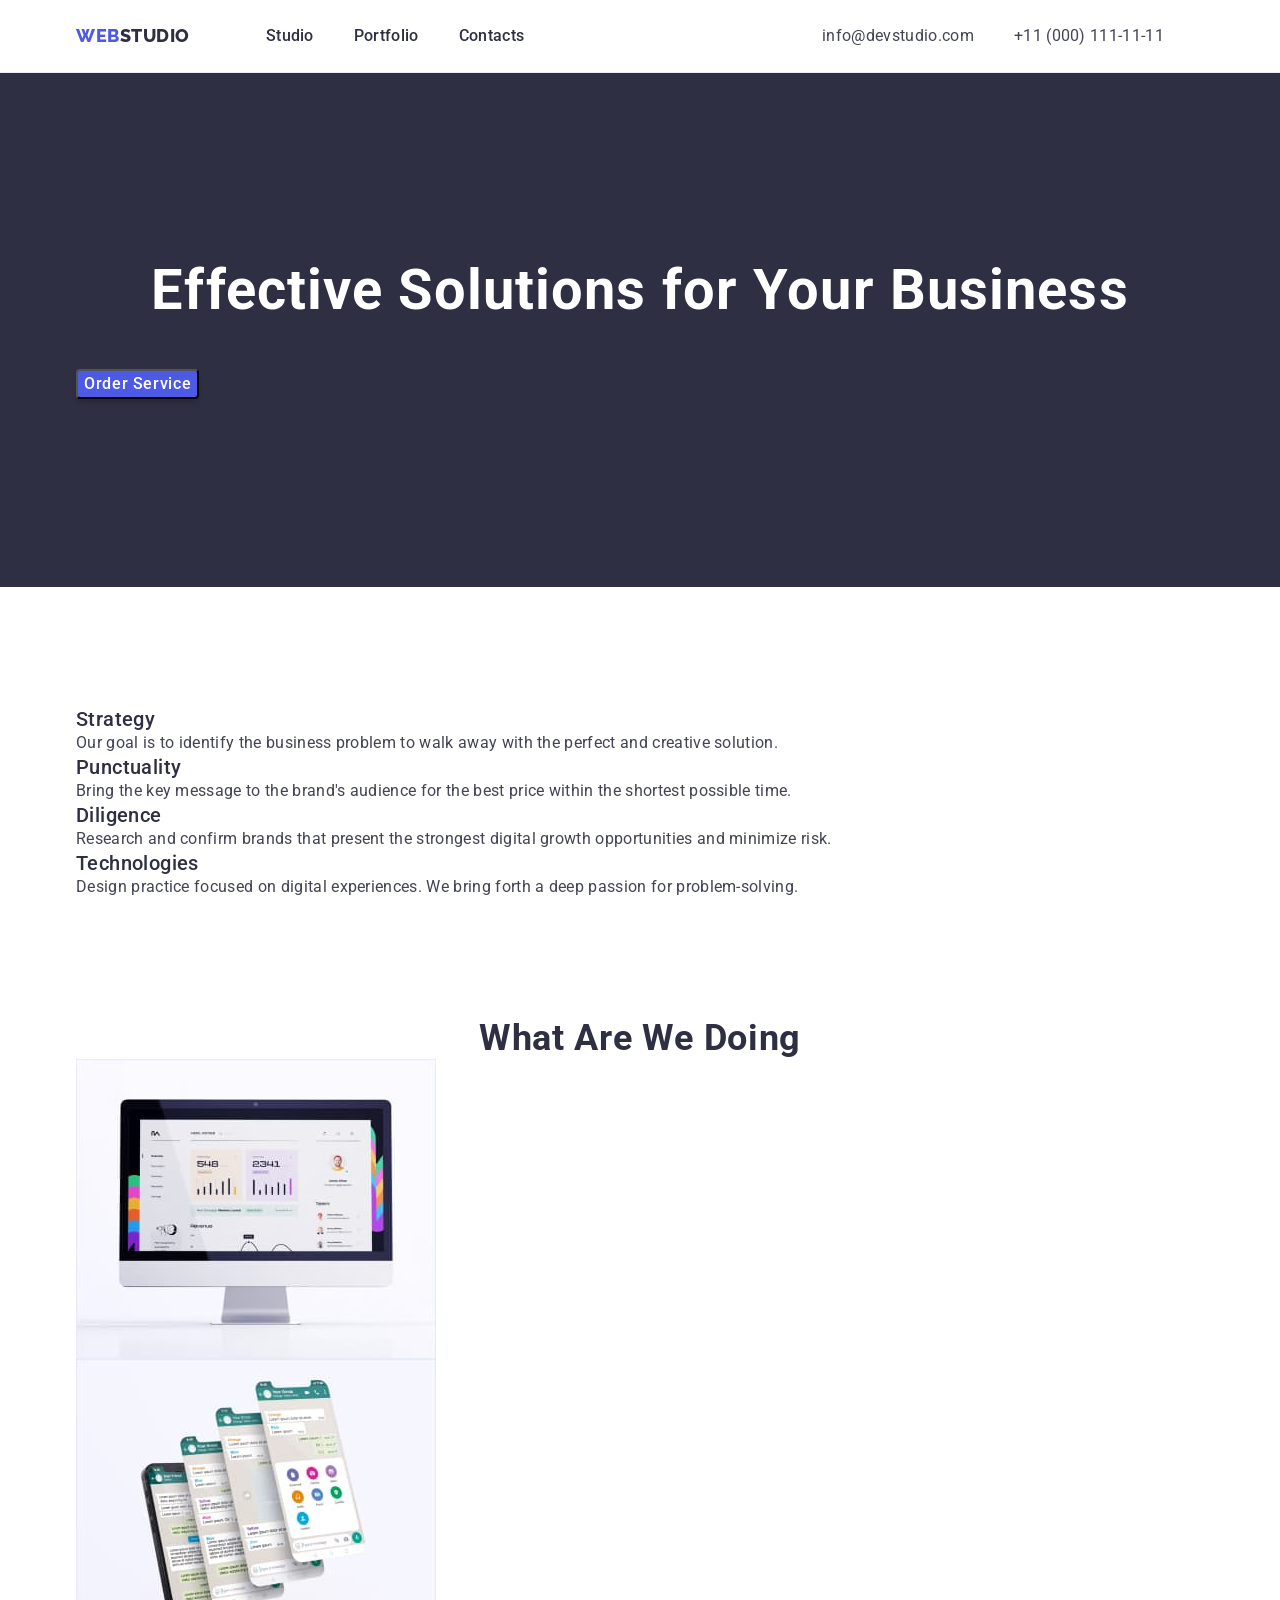
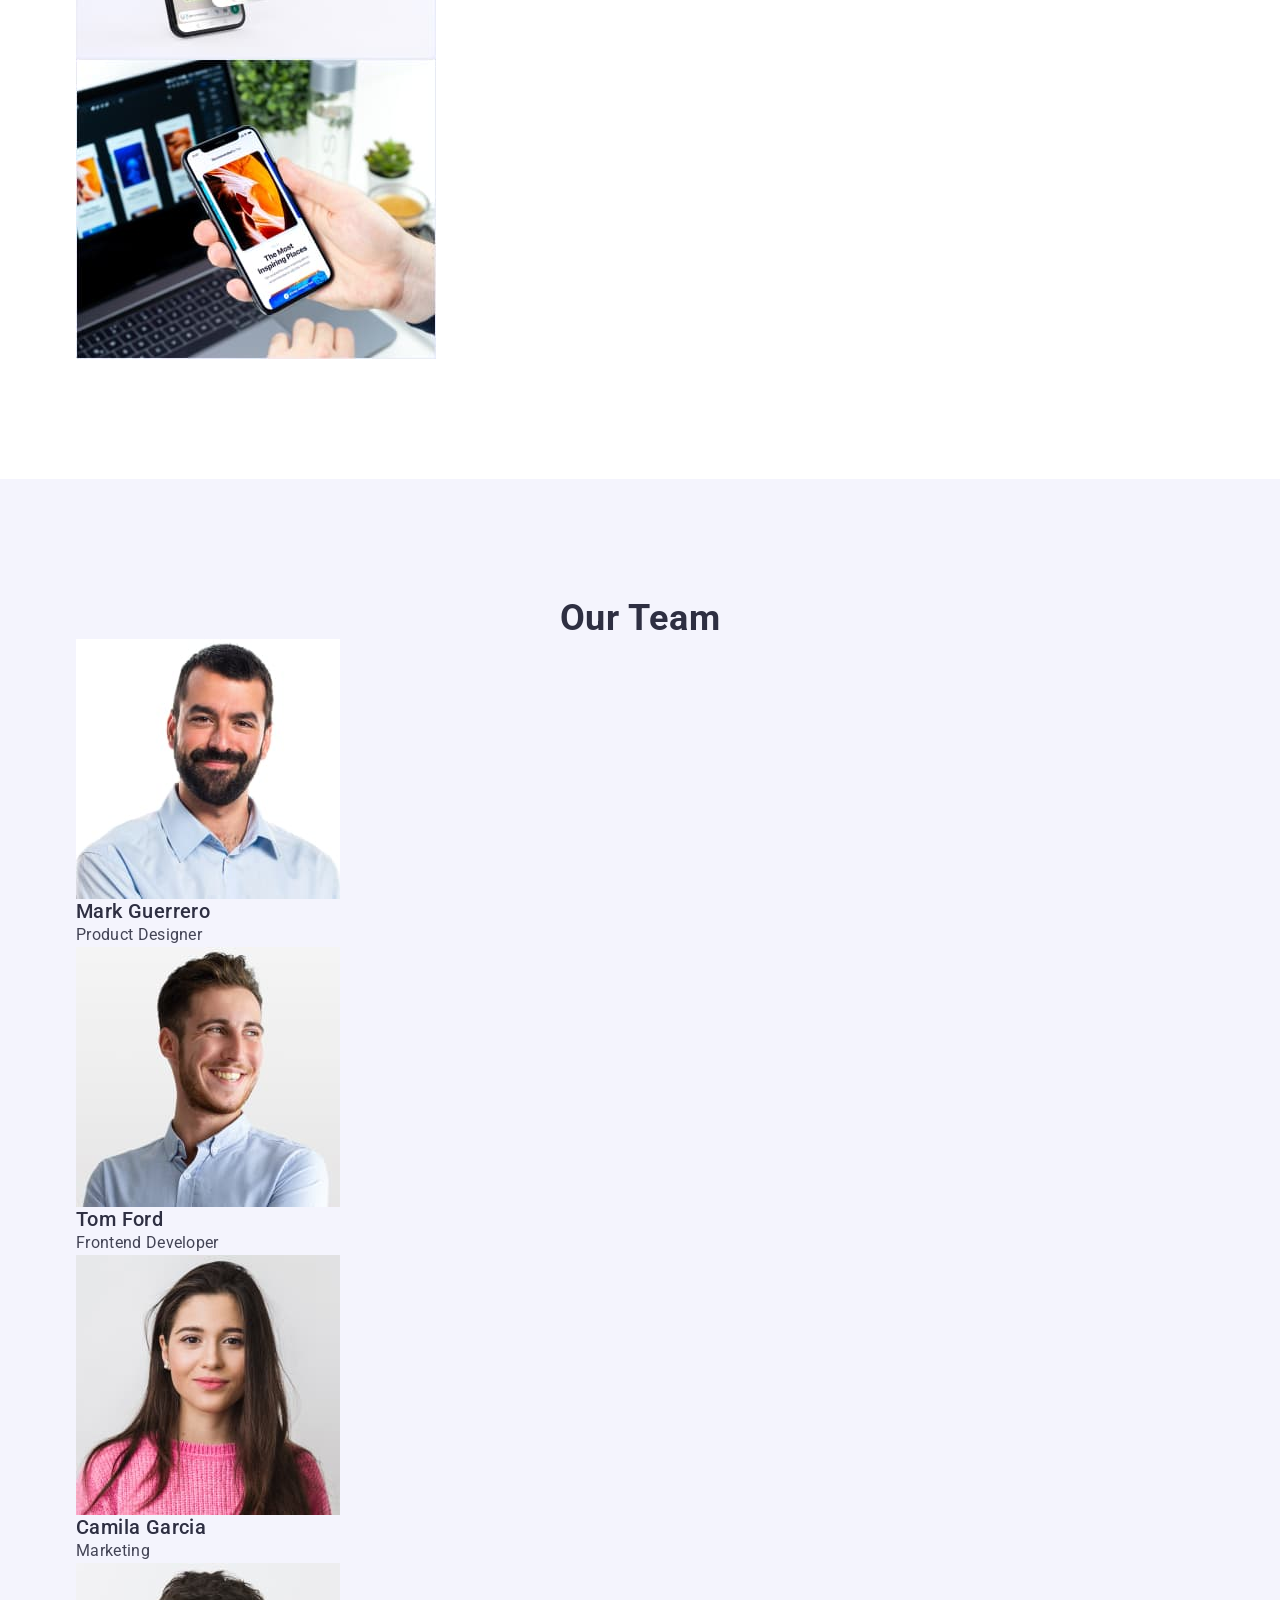
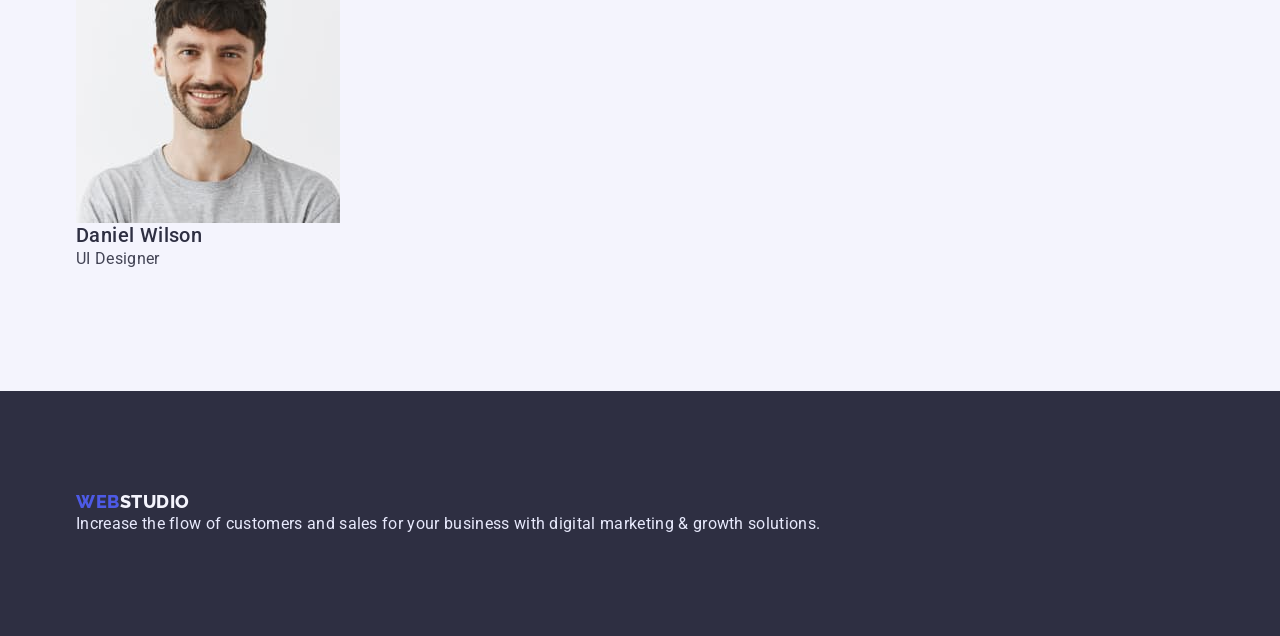
==== index.html @ a3db1d8e "Updated-hw03" ====
<!DOCTYPE html>
<html lang="en">
<head>
    <meta charset="UTF-8">
    <meta http-equiv="X-UA-Compatible" content="IE=edge">
    <meta name="viewport" content="width=device-width, initial-scale=1.0">
    <title>Document</title>
    <link rel="preconnect" href="https://fonts.googleapis.com">
    <link rel="preconnect" href="https://fonts.gstatic.com" crossorigin>
    <link
        href="https://fonts.googleapis.com/css2?family=Raleway:wght@800&family=Roboto:wght@400;500;700;900&display=swap"
        rel="stylesheet">
    <link rel="stylesheet" href="https://cdnjs.cloudflare.com/ajax/libs/modern-normalize/1.1.0/modern-normalize.css"
        integrity="sha512-Y0MM+V6ymRKN2zStTqzQ227DWhhp4Mzdo6gnlRnuaNCbc+YN/ZH0sBCLTM4M0oSy9c9VKiCvd4Jk44aCLrNS5Q=="
        crossorigin="anonymous" referrerpolicy="no-referrer" />
    <link rel="stylesheet" href="./css/styles.css">
</head>
<body>
<!-- HEADER -->
    <header class="main-header">
        <div class="container header-container">
            <nav class="navigation">
                <a class="logo link" href="./index.html">Web<span class="accent-header">Studio</span></a>
                <ul class="nav-menu list">
                    <li class="nav-menu-item"><a class="nav-link link" href="./index.html">Studio</a></li>
                    <li class="nav-menu-item"><a class="nav-link link" href="./portfolio.html">Portfolio</a></li>
                    <li class="nav-menu-item"><a class="nav-link link" href="">Contacts</a></li>
                </ul>
            </nav>
            <address class="address-header">
                <ul class="address-list list">
                    <li class="address-list-item"><a class="address-info link" href="mailto:info@devstudio.com">info@devstudio.com</a></li>
                    <li class="address-list-item"><a class="address-info link" href="tel:+110001111111">+11 (000) 111-11-11</a><li>
                </ul>
            </address>
        </div>
    </header>
<!-- MAIN -->
    <main>
<!-- SECTION HERO -->
        <section class="hero">
            <div class="container">
                <h1 class="main-title">Effective Solutions for Your Business</h1>
                <button class="order-btn" type="button">Order Service</button>
            </div>
        </section>
<!-- SECTION ABOUT US -->
        <section class="section-about-us">
            <div class="container">
                <h2 class="subtitle" hidden>About us</h2>
                <ul class="about-us-list list">
                    <li class="about-us-item">
                        <h3 class="about-us-title">Strategy</h3>
                        <p class="about-us-desc">Our goal is to identify the business problem to walk away with the perfect and creative solution.</p>
                    </li>
                    <li class="about-us-item">
                        <h3 class="about-us-title">Punctuality</h3>
                        <p class="about-us-desc">Bring the key message to the brand's audience for the best price within the shortest possible time.</p>
                    </li>
                    <li class="about-us-item">
                        <h3 class="about-us-title">Diligence</h3>
                        <p class="about-us-desc">Research and confirm brands that present the strongest digital growth opportunities and minimize risk.</p>
                    </li>
                    <li class="about-us-item">
                        <h3 class="about-us-title">Technologies</h3>
                        <p class="about-us-desc">Design practice focused on digital experiences. We bring forth a deep passion for problem-solving.</p>
                    </li>
                </ul>
            </div>
        </section>
<!-- SECTION WHAT ARE WE DOING -->
        <section class="we-doing-section">
            <div class="container">
                <h2 class="subtitle">What are we doing</h2>
                <ul class="we-doing-list list">
                    <li class="we-doing-item">
                        <img src="./images/what_are_we_doing/screen.jpg" class="we-doing-img" alt="Computer's screen" width="360" height="300">
                    </li>
                    <li class="we-doing-item">
                        <img src="./images/what_are_we_doing/phones_screens.jpg" class="we-doing-img" alt="Many phone's screens" width="360" height="300">
                    </li>
                    <li class="we-doing-item">
                        <img src="./images/what_are_we_doing/laptop_phone.jpg" class="we-doing-img" alt="laptop and phone" width="360" height="300">
                    </li>
                </ul>
            </div>
        </section>
<!-- SECTION OUR TEAM -->
        <section class="section-team">
            <div class="container">
                <h2 class="subtitle">Our team</h2>
                <ul class="our-team-list list">
                    <li class="our-team-item">
                        <img src="./images/our_team/mark_guerrero.jpg" class="our-team-img" alt="Photo of Mark Guerrero" width="264" height="260">
                        <h3 class="worker-name">Mark Guerrero</h3>
                        <p class="worker-position">Product Designer</p>
                    </li>
                    <li class="our-team-item">
                        <img src="./images/our_team/tom_ford.jpg" class="our-team-img" alt="Photo of Tom Ford" width="264" height="260">
                        <h3 class="worker-name">Tom Ford</h3>
                        <p class="worker-position">Frontend Developer</p>
                    </li>
                    <li class="our-team-item">
                        <img src="./images/our_team/camila_garcia.jpg" class="our-team-img" alt="Photo of Camila Garcia" width="264" height="260">
                        <h3 class="worker-name">Camila Garcia</h3>
                        <p class="worker-position">Marketing</p>
                    </li>
                    <li class="our-team-item">
                        <img src="./images/our_team/daniel_wilson.jpg" class="our-team-img" alt="Photo of Daniel Wilson" width="264" height="260">
                        <h3 class="worker-name">Daniel Wilson</h3>
                        <p class="worker-position">UI Designer</p>
                    </li>
                </ul>
            </div>
        </section>
    </main>
<!-- FOOTER -->
    <footer class="page-footer">
        <div class="container">
            <a class="logo link" href="./index.html">Web<span class="accent-footer">Studio</span></a>
            <p class="footer-text">Increase the flow of customers and sales for your business with digital marketing & growth solutions.</p>
        </div>
    </footer>
</body>
</html>
---- css/styles.css ----
:root {
    --logo-btn-color: #4d5ae5;
    --hover-color: #404bbf;
    --accent-color: #2e2f42;
    --color-green: #31d0aa;
    --main-color: #434455;
    --color-light-slate: #8e8f99;
    --color-footer-text: #e7e9fc;
    --color-accent-footer: #f4f4fd;
    --color-white: #FFFFFF;
    --color-navy-blue-modal: #2e2f42;
    --color-grey: #2e2f42;
}

p,
h1,
h2,
h3,
h4,
h5,
h6 {
    margin: 0;
}

ul {
    padding-left: 0;
    margin: 0;
}

button {
    cursor: pointer;
}

img {
    display: block;
}

.list {
    list-style: none;
}

.link {
    text-decoration: none;
}

.container {
    width: 1158px;
    padding-right: 15px;
    padding-left: 15px;
    margin: 0 auto;
}

body {
    font-family: 'Roboto', sans-serif;
    color: var(--main-color)
}

/***** HEADER *****/

.main-header {
    padding-top: 24px;
    padding-bottom: 24px;
    border-bottom: 1px solid #E7E9FC;
}

.header-container {
    display: flex;
    align-items: center;
    justify-content: space-between;
}

.navigation {
    display: flex;
    align-items: center;
    /* margin-right: auto; */
}

.navigation>.logo {
    margin-right: 76px;
}

.logo {
    font-family: 'Raleway', sans-serif;
    font-weight: 800;
    font-size: 18px;
    line-height: 1.17;
    letter-spacing: 0.03em;
    text-transform: uppercase;
    color: var(--logo-btn-color);
}

.accent-header {
    color: var(--accent-color);
}

.nav-menu {
    display: flex;
    gap: 40px;
}

.nav-link {
    font-weight: 500;
    font-size: 16px;
    line-height: 1.5;
    letter-spacing: 0.02em;
    color: var(--accent-color);
}

.nav-link:hover,
.nav-link:focus,
.nav-link:active {
    color: var(--hover-color);
}

.address-header {
    font-style: normal;
}

.address-list {
    display: flex;
    gap: 40px;
}

.address-info {
    font-style: normal;
    font-size: 16px;
    line-height: 1.5;
    letter-spacing: 0.02em;
    color: var(--main-color);
}

.address-info:is(:hover, :focus) {
    color: var(--hover-color);
}

/***** MAIN *****/

/***** HERO *****/
.hero {
    background-color: var(--accent-color);
    padding-top: 188px;
    padding-bottom: 188px;
}

.main-title {
    font-size: 56px;
    line-height: 1.07;
    text-align: center;
    letter-spacing: 0.02em;
    color: var(--color-white);
    margin-bottom: 48px;
}

.order-btn {
    font-family: inherit;
    font-weight: 500;
    font-size: 16px;
    line-height: 1.5;
    letter-spacing: 0.04em;
    background-color: var(--logo-btn-color);
    color: var(--color-white);
    box-shadow: 0px 4px 4px rgba(0, 0, 0, 0.15);
    border-radius: 4px;
}

.order-btn:hover,
.order-btn:focus {
    background-color: var(--hover-color);
    color: var(--color-white);
}

/***** SECTION ABOUT US *****/

.section-about-us {
    padding-top: 120px;
    padding-bottom: 120px;
}

.about-us-title {
    font-weight: 500;
    font-size: 20px;
    line-height: 1.2;
    letter-spacing: 0.02em;
    color: var(--accent-color)
}

.about-us-desc {
    font-size: 16px;
    line-height: 1.5;
    letter-spacing: 0.02em;
}

.subtitle {
    font-size: 36px;
    line-height: 1.11;
    text-align: center;
    letter-spacing: 0.02em;
    text-transform: capitalize;
    color: var(--accent-color);
}

.worker-name {
    font-weight: 500;
    font-size: 20px;
    line-height: 1.2;
    letter-spacing: 0.02em;
    color: var(--accent-color);
}

.worker-position {
    font-size: 16px;
    line-height: 1.5;
    letter-spacing: 0.02em;
}

/***** WHAT ARE WE DOING *****/

.we-doing-section {
    padding-bottom: 120px;
}

/***** OUR TEAM *****/

.section-team {
    background-color: var(--color-accent-footer);
    padding-top: 120px;
    padding-bottom: 120px;
}

/***** FOOTER *****/

.page-footer {
    background-color: var(--accent-color);
    padding-top: 100px;
    padding-bottom: 100px;
}

.accent-footer {
    color: var(--color-accent-footer);
}

.footer-text {
    font-size: 16px;
    line-height: 1.5;
    letter-spacing: 0.02em;
    color: var(--color-footer-text);
}

/*--------- PORTFOLIO ---------*/

/***** BUTTON LIST *****/

.project-btn {
    font-family: inherit;
    font-weight: 500;
    font-size: 16px;
    line-height: 1.5;
    letter-spacing: 0.04em;
    background-color: var(--color-accent-footer);
    color: var(--logo-btn-color);
    border: 1px solid #E7E9FC;
    border-radius: 4px;
}

.project-btn:hover,
.project-btn:focus {
    background-color: var(--hover-color);
    color: var(--color-white);

}

/***** PROJECTS LIST *****/

.projects-section {
    padding-top: 96px;
    padding-bottom: 120px;
}

.project-name {
    font-weight: 500;
    font-size: 20px;
    line-height: 1.2;
    letter-spacing: 0.02em;
    color: var(--accent-color);
}

.project-type {
    font-size: 16px;
    line-height: 1.5;
    letter-spacing: 0.02em;
    color: var(--main-color);
}
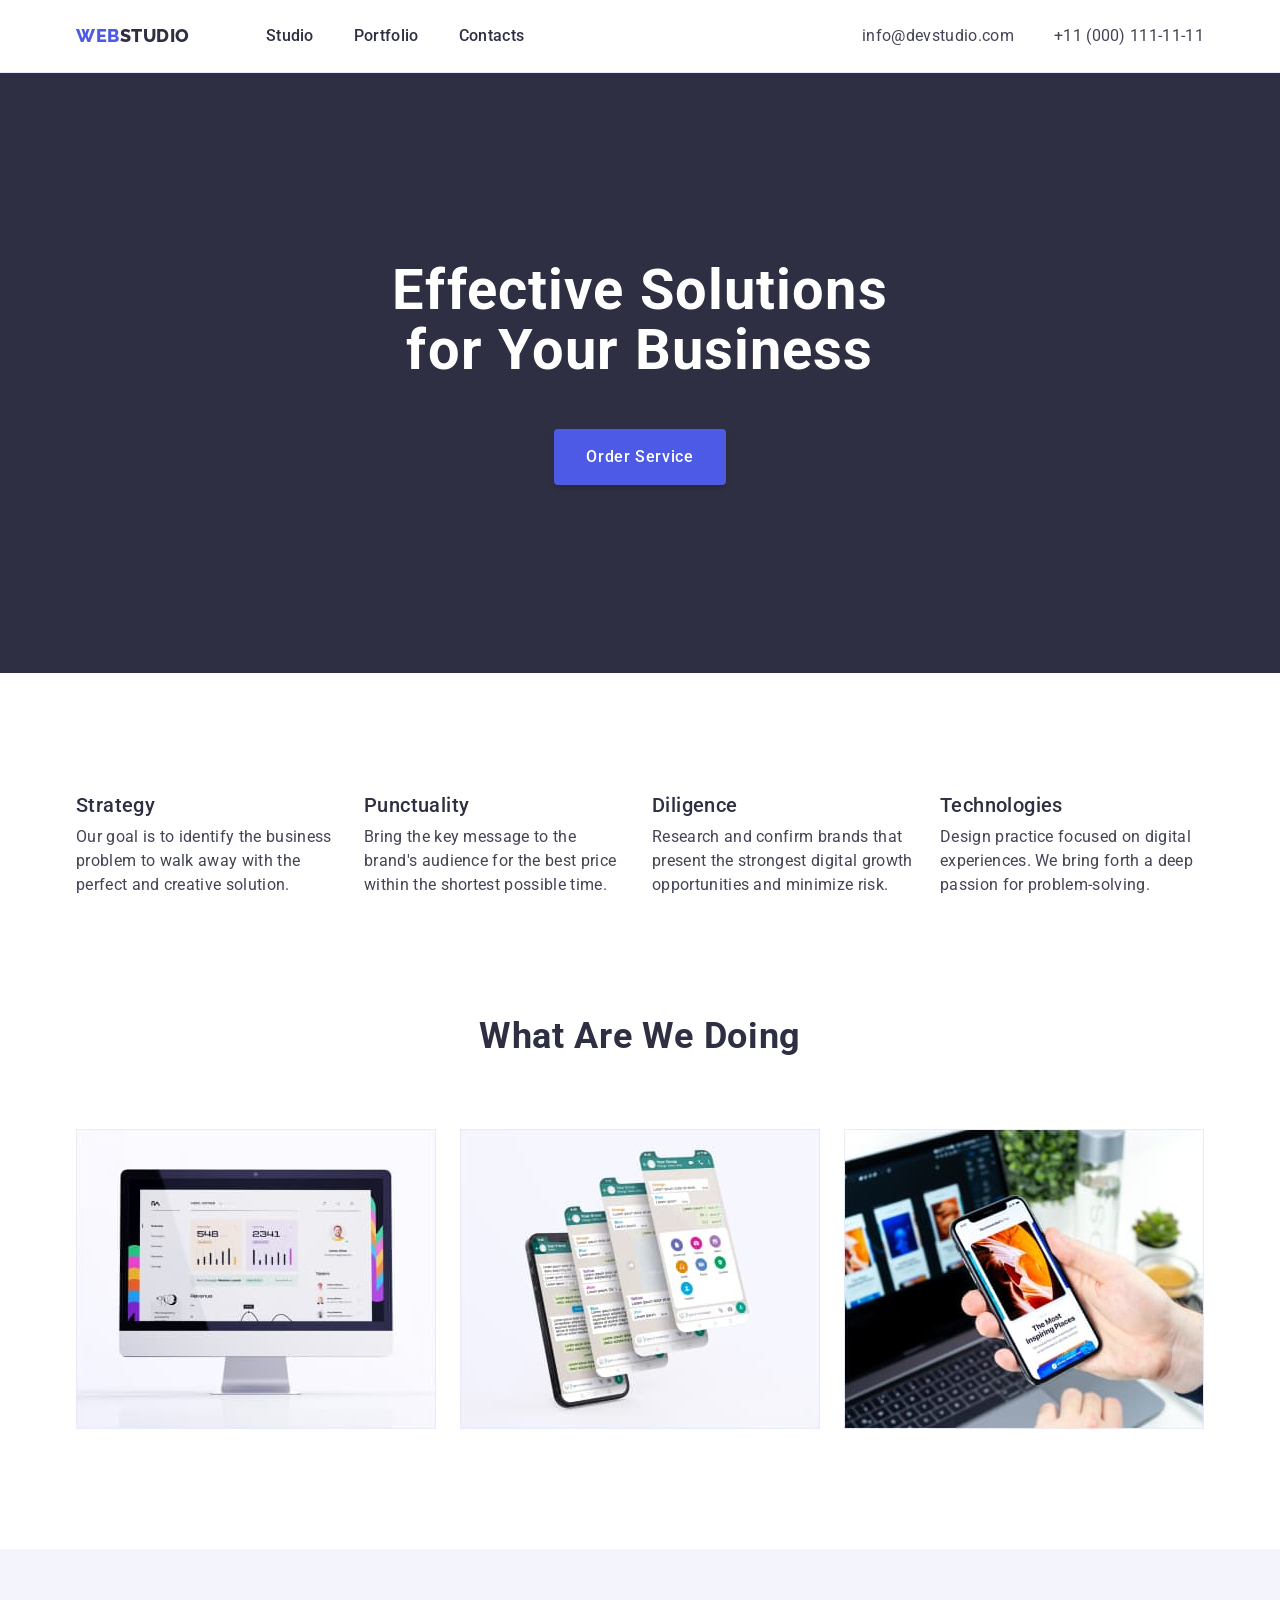
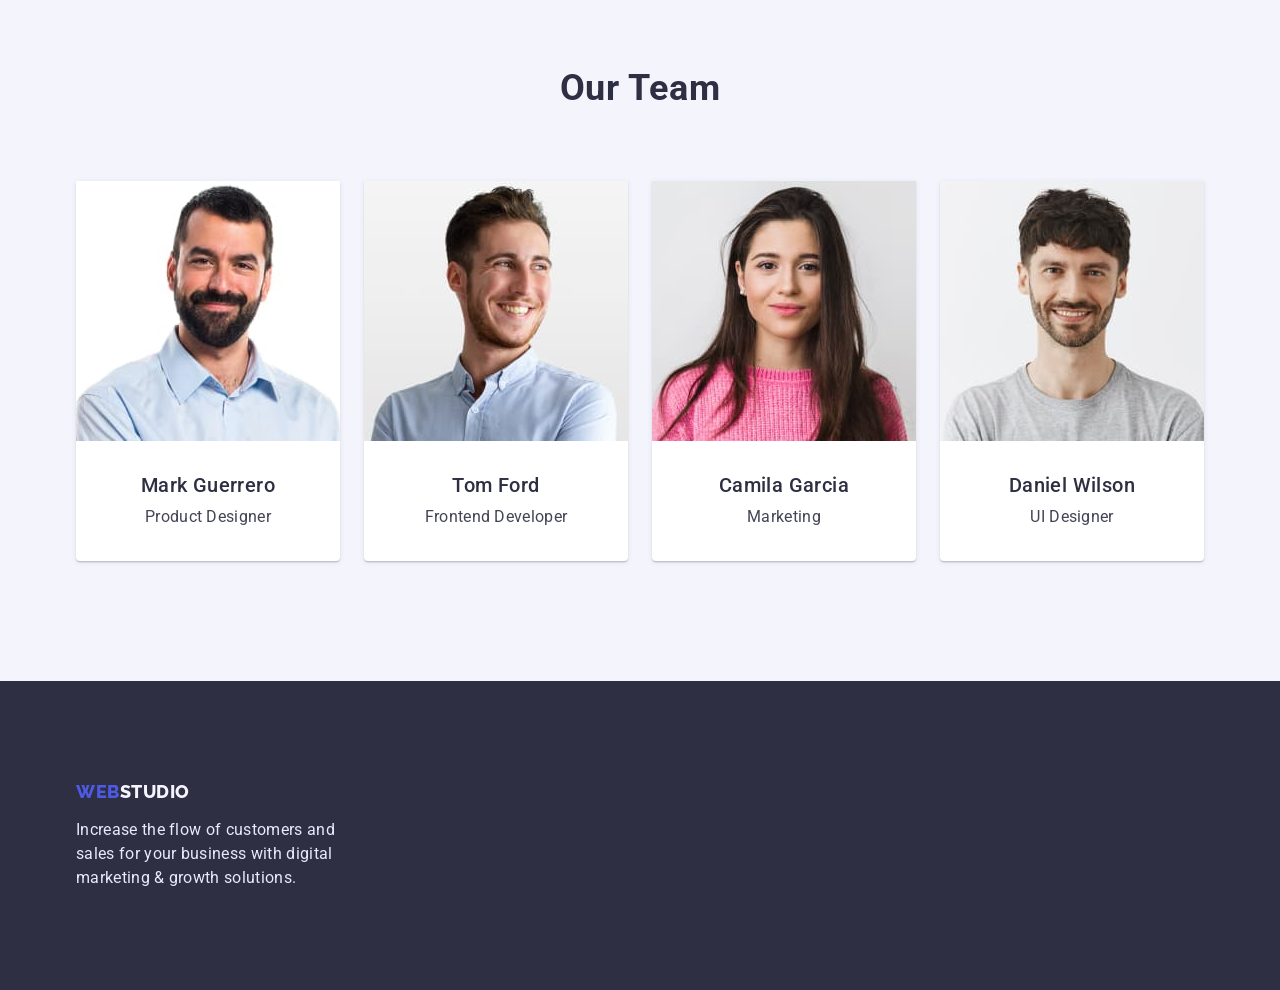
==== commit 2558ee35: "Finished-hw-03" ====
--- a/index.html
+++ b/index.html
@@ -12,7 +12,7 @@
         rel="stylesheet">
     <link rel="stylesheet" href="https://cdnjs.cloudflare.com/ajax/libs/modern-normalize/1.1.0/modern-normalize.css"
         integrity="sha512-Y0MM+V6ymRKN2zStTqzQ227DWhhp4Mzdo6gnlRnuaNCbc+YN/ZH0sBCLTM4M0oSy9c9VKiCvd4Jk44aCLrNS5Q=="
-        crossorigin="anonymous" referrerpolicy="no-referrer" />
+        crossorigin="anonymous" referrerpolicy="no-referrer">
     <link rel="stylesheet" href="./css/styles.css">
 </head>
 <body>
@@ -30,7 +30,7 @@
             <address class="address-header">
                 <ul class="address-list list">
                     <li class="address-list-item"><a class="address-info link" href="mailto:info@devstudio.com">info@devstudio.com</a></li>
-                    <li class="address-list-item"><a class="address-info link" href="tel:+110001111111">+11 (000) 111-11-11</a><li>
+                    <li class="address-list-item"><a class="address-info link" href="tel:+110001111111">+11 (000) 111-11-11</a></li>
                 </ul>
             </address>
         </div>
@@ -38,39 +38,39 @@
 <!-- MAIN -->
     <main>
 <!-- SECTION HERO -->
-        <section class="hero">
+        <section class="section hero">
             <div class="container">
                 <h1 class="main-title">Effective Solutions for Your Business</h1>
                 <button class="order-btn" type="button">Order Service</button>
             </div>
         </section>
-<!-- SECTION ABOUT US -->
-        <section class="section-about-us">
-            <div class="container">
-                <h2 class="subtitle" hidden>About us</h2>
-                <ul class="about-us-list list">
-                    <li class="about-us-item">
-                        <h3 class="about-us-title">Strategy</h3>
-                        <p class="about-us-desc">Our goal is to identify the business problem to walk away with the perfect and creative solution.</p>
+<!-- SECTION FEATURE -->
+        <section class="section section-feature">
+            <div class="container feature-container">
+                <h2 class="visually-hidden">Feature</h2>
+                <ul class="feature-list list">
+                    <li class="feature-item">
+                        <h3 class="feature-title">Strategy</h3>
+                        <p class="feature-desc">Our goal is to identify the business problem to walk away with the perfect and creative solution.</p>
                     </li>
-                    <li class="about-us-item">
-                        <h3 class="about-us-title">Punctuality</h3>
-                        <p class="about-us-desc">Bring the key message to the brand's audience for the best price within the shortest possible time.</p>
+                    <li class="feature-item">
+                        <h3 class="feature-title">Punctuality</h3>
+                        <p class="feature-desc">Bring the key message to the brand's audience for the best price within the shortest possible time.</p>
                     </li>
-                    <li class="about-us-item">
-                        <h3 class="about-us-title">Diligence</h3>
-                        <p class="about-us-desc">Research and confirm brands that present the strongest digital growth opportunities and minimize risk.</p>
+                    <li class="feature-item">
+                        <h3 class="feature-title">Diligence</h3>
+                        <p class="feature-desc">Research and confirm brands that present the strongest digital growth opportunities and minimize risk.</p>
                     </li>
-                    <li class="about-us-item">
-                        <h3 class="about-us-title">Technologies</h3>
-                        <p class="about-us-desc">Design practice focused on digital experiences. We bring forth a deep passion for problem-solving.</p>
+                    <li class="feature-item">
+                        <h3 class="feature-title">Technologies</h3>
+                        <p class="feature-desc">Design practice focused on digital experiences. We bring forth a deep passion for problem-solving.</p>
                     </li>
                 </ul>
             </div>
         </section>
 <!-- SECTION WHAT ARE WE DOING -->
-        <section class="we-doing-section">
-            <div class="container">
+        <section class="section we-doing-section">
+            <div class="container we-doing-container">
                 <h2 class="subtitle">What are we doing</h2>
                 <ul class="we-doing-list list">
                     <li class="we-doing-item">
@@ -86,29 +86,37 @@
             </div>
         </section>
 <!-- SECTION OUR TEAM -->
-        <section class="section-team">
+        <section class="section section-team">
             <div class="container">
                 <h2 class="subtitle">Our team</h2>
                 <ul class="our-team-list list">
                     <li class="our-team-item">
                         <img src="./images/our_team/mark_guerrero.jpg" class="our-team-img" alt="Photo of Mark Guerrero" width="264" height="260">
-                        <h3 class="worker-name">Mark Guerrero</h3>
-                        <p class="worker-position">Product Designer</p>
+                        <div class="card-content">
+                            <h3 class="worker-name">Mark Guerrero</h3>
+                            <p class="worker-position">Product Designer</p>
+                        </div>
                     </li>
                     <li class="our-team-item">
                         <img src="./images/our_team/tom_ford.jpg" class="our-team-img" alt="Photo of Tom Ford" width="264" height="260">
-                        <h3 class="worker-name">Tom Ford</h3>
-                        <p class="worker-position">Frontend Developer</p>
+                        <div class="card-content">
+                            <h3 class="worker-name">Tom Ford</h3>
+                            <p class="worker-position">Frontend Developer</p>
+                        </div>
                     </li>
                     <li class="our-team-item">
                         <img src="./images/our_team/camila_garcia.jpg" class="our-team-img" alt="Photo of Camila Garcia" width="264" height="260">
-                        <h3 class="worker-name">Camila Garcia</h3>
-                        <p class="worker-position">Marketing</p>
+                        <div class="card-content">
+                            <h3 class="worker-name">Camila Garcia</h3>
+                            <p class="worker-position">Marketing</p>
+                        </div>
                     </li>
                     <li class="our-team-item">
                         <img src="./images/our_team/daniel_wilson.jpg" class="our-team-img" alt="Photo of Daniel Wilson" width="264" height="260">
-                        <h3 class="worker-name">Daniel Wilson</h3>
-                        <p class="worker-position">UI Designer</p>
+                        <div class="card-content">
+                            <h3 class="worker-name">Daniel Wilson</h3>
+                            <p class="worker-position">UI Designer</p>
+                        </div>
                     </li>
                 </ul>
             </div>
@@ -116,8 +124,8 @@
     </main>
 <!-- FOOTER -->
     <footer class="page-footer">
-        <div class="container">
-            <a class="logo link" href="./index.html">Web<span class="accent-footer">Studio</span></a>
+        <div class="container footer-container">
+            <a class="logo footer-logo link" href="./index.html">Web<span class="accent-footer">Studio</span></a>
             <p class="footer-text">Increase the flow of customers and sales for your business with digital marketing & growth solutions.</p>
         </div>
     </footer>
--- a/css/styles.css
+++ b/css/styles.css
@@ -10,6 +10,9 @@
     --color-white: #FFFFFF;
     --color-navy-blue-modal: #2e2f42;
     --color-grey: #2e2f42;
+    --gap-8: 8px;
+    --gap-24: 24px;
+    --gap-40: 40px;
 }
 
 p,
@@ -33,6 +36,7 @@
 
 img {
     display: block;
+    max-width: 100%;
 }
 
 .list {
@@ -41,6 +45,11 @@
 
 .link {
     text-decoration: none;
+}
+
+.section {
+    padding-top: 120px;
+    padding-bottom: 120px;
 }
 
 .container {
@@ -50,6 +59,19 @@
     margin: 0 auto;
 }
 
+.visually-hidden {
+    position: absolute;
+    width: 1px;
+    height: 1px;
+    margin: -1px;
+    border: 0;
+    padding: 0;
+    white-space: nowrap;
+    clip-path: inset(100%);
+    clip: rect(0 0 0 0);
+    overflow: hidden;
+}
+
 body {
     font-family: 'Roboto', sans-serif;
     color: var(--main-color)
@@ -60,7 +82,7 @@
 .main-header {
     padding-top: 24px;
     padding-bottom: 24px;
-    border-bottom: 1px solid #E7E9FC;
+    border-bottom: 1px solid var(--color-footer-text);
 }
 
 .header-container {
@@ -72,10 +94,9 @@
 .navigation {
     display: flex;
     align-items: center;
-    /* margin-right: auto; */
-}
-
-.navigation>.logo {
+}
+
+.navigation > .logo {
     margin-right: 76px;
 }
 
@@ -95,7 +116,7 @@
 
 .nav-menu {
     display: flex;
-    gap: 40px;
+    gap: var(--gap-40);
 }
 
 .nav-link {
@@ -118,7 +139,7 @@
 
 .address-list {
     display: flex;
-    gap: 40px;
+    gap: var(--gap-40);
 }
 
 .address-info {
@@ -140,15 +161,19 @@
     background-color: var(--accent-color);
     padding-top: 188px;
     padding-bottom: 188px;
+    text-align: center;
 }
 
 .main-title {
+    max-width: 496px;
     font-size: 56px;
     line-height: 1.07;
     text-align: center;
     letter-spacing: 0.02em;
     color: var(--color-white);
     margin-bottom: 48px;
+    margin-right: auto;
+    margin-left: auto;
 }
 
 .order-btn {
@@ -160,7 +185,11 @@
     background-color: var(--logo-btn-color);
     color: var(--color-white);
     box-shadow: 0px 4px 4px rgba(0, 0, 0, 0.15);
+    border: none;
     border-radius: 4px;
+    padding: 16px 32px;
+    margin: 0 auto;
+
 }
 
 .order-btn:hover,
@@ -169,22 +198,31 @@
     color: var(--color-white);
 }
 
-/***** SECTION ABOUT US *****/
-
-.section-about-us {
-    padding-top: 120px;
-    padding-bottom: 120px;
-}
-
-.about-us-title {
+/***** SECTION FEATURE *****/
+
+.feature-container {
+    display: flex;
+}
+
+.feature-list {
+    display: flex;
+    gap: var(--gap-24);
+}
+
+.feature-item {
+    width: 264px;
+}
+
+.feature-title {
     font-weight: 500;
     font-size: 20px;
     line-height: 1.2;
     letter-spacing: 0.02em;
-    color: var(--accent-color)
-}
-
-.about-us-desc {
+    color: var(--accent-color);
+    margin-bottom: 8px;
+}
+
+.feature-desc {
     font-size: 16px;
     line-height: 1.5;
     letter-spacing: 0.02em;
@@ -197,6 +235,44 @@
     letter-spacing: 0.02em;
     text-transform: capitalize;
     color: var(--accent-color);
+    margin-bottom: 72px;
+}
+
+/***** WHAT ARE WE DOING *****/
+
+.we-doing-section {
+    padding-top: 0;
+}
+
+.we-doing-list {
+    display: flex;
+    gap: var(--gap-24);
+}
+
+/***** OUR TEAM *****/
+
+.section-team {
+    background-color: var(--color-accent-footer);
+}
+
+.our-team-list {
+    display: flex;
+    gap: var(--gap-24);
+}
+
+.our-team-item {
+    background: var(--color-white);
+    box-shadow: 0px 1px 6px rgba(46, 47, 66, 0.08), 0px 1px 1px rgba(46, 47, 66, 0.16), 0px 2px 1px rgba(46, 47, 66, 0.08);
+    border-radius: 0px 0px 4px 4px;
+}
+
+.card-content {
+    display: flex;
+    flex-direction: column;
+    justify-content: center;
+    align-items: center;
+    gap: var(--gap-8);
+    padding: 32px 16px;
 }
 
 .worker-name {
@@ -211,20 +287,6 @@
     font-size: 16px;
     line-height: 1.5;
     letter-spacing: 0.02em;
-}
-
-/***** WHAT ARE WE DOING *****/
-
-.we-doing-section {
-    padding-bottom: 120px;
-}
-
-/***** OUR TEAM *****/
-
-.section-team {
-    background-color: var(--color-accent-footer);
-    padding-top: 120px;
-    padding-bottom: 120px;
 }
 
 /***** FOOTER *****/
@@ -235,6 +297,13 @@
     padding-bottom: 100px;
 }
 
+.footer-logo {
+    display: flex;
+    flex-direction: row;
+    align-items: center;
+    padding: 0px;
+}
+
 .accent-footer {
     color: var(--color-accent-footer);
 }
@@ -244,6 +313,8 @@
     line-height: 1.5;
     letter-spacing: 0.02em;
     color: var(--color-footer-text);
+    max-width: 264px;
+    margin-top: 16px;
 }
 
 /*--------- PORTFOLIO ---------*/
@@ -258,8 +329,9 @@
     letter-spacing: 0.04em;
     background-color: var(--color-accent-footer);
     color: var(--logo-btn-color);
-    border: 1px solid #E7E9FC;
+    border: 1px solid var(--color-footer-text);
     border-radius: 4px;
+    padding: 12px 24px;
 }
 
 .project-btn:hover,
@@ -269,11 +341,39 @@
 
 }
 
+.project-btn-list {
+    display: flex;
+    flex-direction: row;
+    justify-content: center;
+    align-items: flex-start;
+    padding: 0px;
+    gap: var(--gap-24);
+    margin-bottom: 72px;
+}
+
 /***** PROJECTS LIST *****/
 
 .projects-section {
     padding-top: 96px;
-    padding-bottom: 120px;
+}
+
+.project-list {
+    display: flex;
+    flex-wrap: wrap;
+    gap: 48px 24px;
+
+}
+
+.project-card-content {
+    display: flex;
+    flex-direction: column;
+    justify-content: center;
+    align-items: flex-start;
+    padding: 32px 0;
+    gap: var(--gap-8);
+    border: 1px solid #E7E9FC;
+    border-top: none;
+    padding-left: 16px;
 }
 
 .project-name {
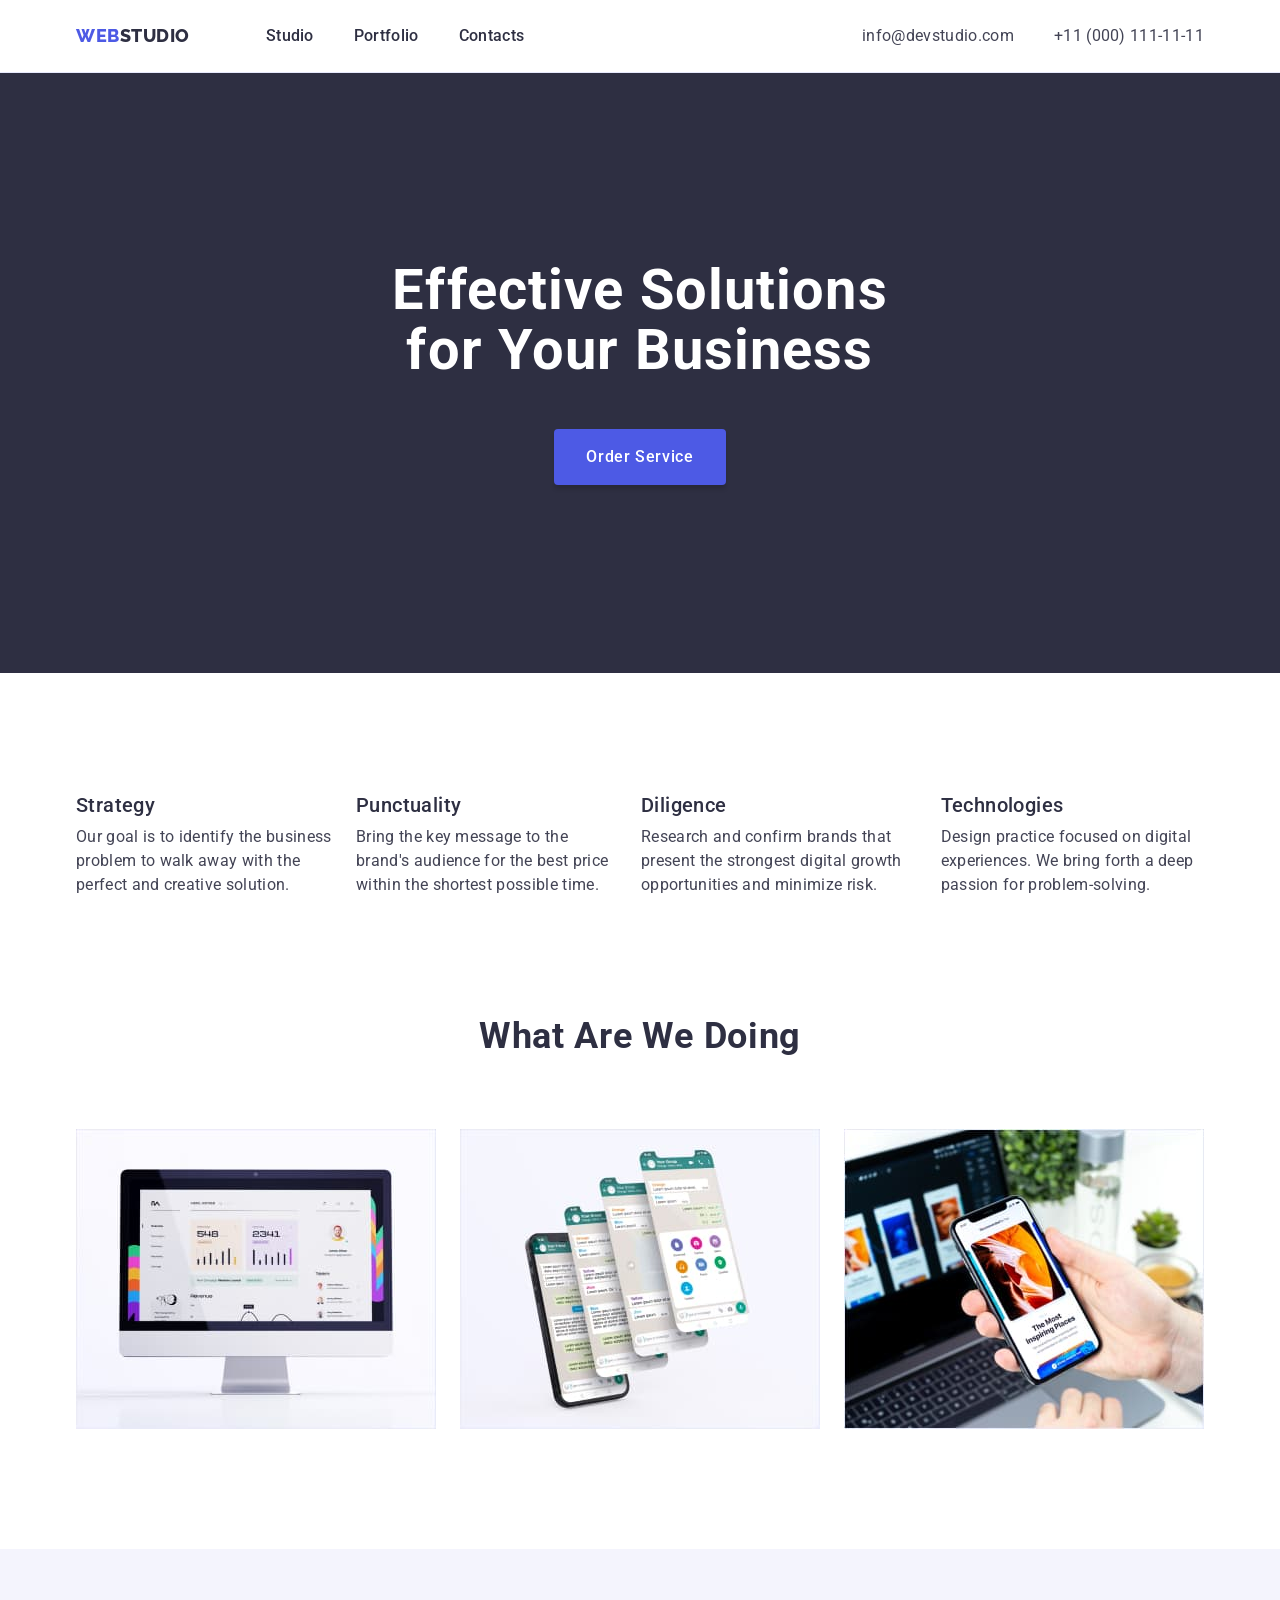
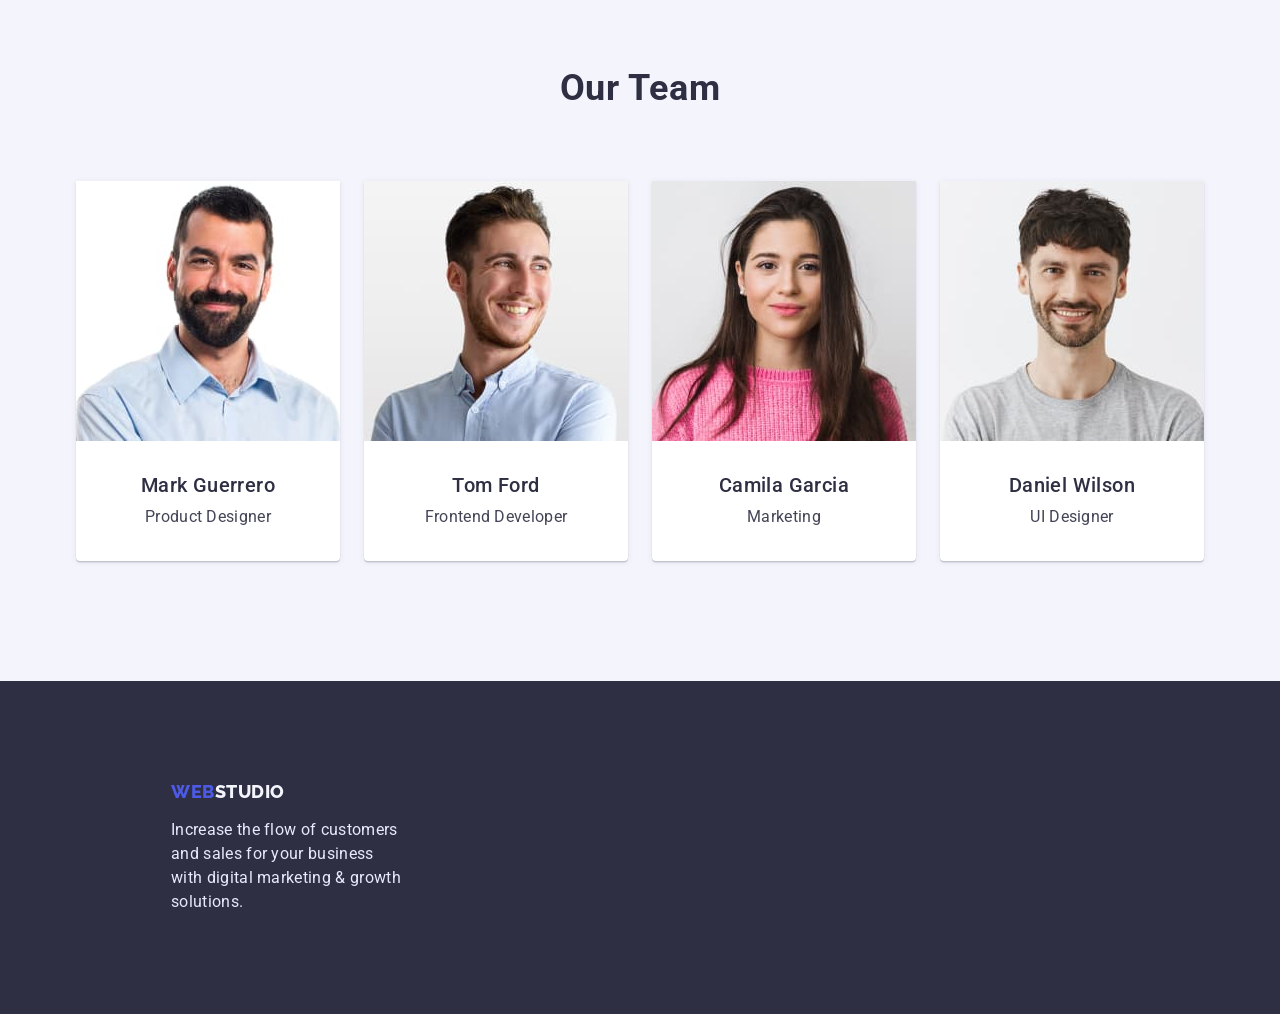
==== commit 024de38a: "Corrections-made" ====
--- a/index.html
+++ b/index.html
@@ -46,7 +46,7 @@
         </section>
 <!-- SECTION FEATURE -->
         <section class="section section-feature">
-            <div class="container feature-container">
+            <div class="container">
                 <h2 class="visually-hidden">Feature</h2>
                 <ul class="feature-list list">
                     <li class="feature-item">
@@ -70,7 +70,7 @@
         </section>
 <!-- SECTION WHAT ARE WE DOING -->
         <section class="section we-doing-section">
-            <div class="container we-doing-container">
+            <div class="container">
                 <h2 class="subtitle">What are we doing</h2>
                 <ul class="we-doing-list list">
                     <li class="we-doing-item">
--- a/css/styles.css
+++ b/css/styles.css
@@ -210,7 +210,7 @@
 }
 
 .feature-item {
-    width: 264px;
+    width: calc((100%-72px)/4);
 }
 
 .feature-title {
@@ -264,6 +264,7 @@
     background: var(--color-white);
     box-shadow: 0px 1px 6px rgba(46, 47, 66, 0.08), 0px 1px 1px rgba(46, 47, 66, 0.16), 0px 2px 1px rgba(46, 47, 66, 0.08);
     border-radius: 0px 0px 4px 4px;
+    width: calc((100%-72px)/4);
 }
 
 .card-content {
@@ -297,11 +298,15 @@
     padding-bottom: 100px;
 }
 
+.footer-container {
+    width: 264px;
+    margin-left: 156px;
+}
+
 .footer-logo {
-    display: flex;
-    flex-direction: row;
-    align-items: center;
+    display: inline-block;
     padding: 0px;
+    margin-bottom: 16px;
 }
 
 .accent-footer {
@@ -313,8 +318,6 @@
     line-height: 1.5;
     letter-spacing: 0.02em;
     color: var(--color-footer-text);
-    max-width: 264px;
-    margin-top: 16px;
 }
 
 /*--------- PORTFOLIO ---------*/
@@ -361,7 +364,10 @@
     display: flex;
     flex-wrap: wrap;
     gap: 48px 24px;
-
+}
+
+.project-item {
+    width: calc((100% - 48px)/3);
 }
 
 .project-card-content {
@@ -369,11 +375,10 @@
     flex-direction: column;
     justify-content: center;
     align-items: flex-start;
-    padding: 32px 0;
+    padding: 32px 16px;
     gap: var(--gap-8);
     border: 1px solid #E7E9FC;
     border-top: none;
-    padding-left: 16px;
 }
 
 .project-name {
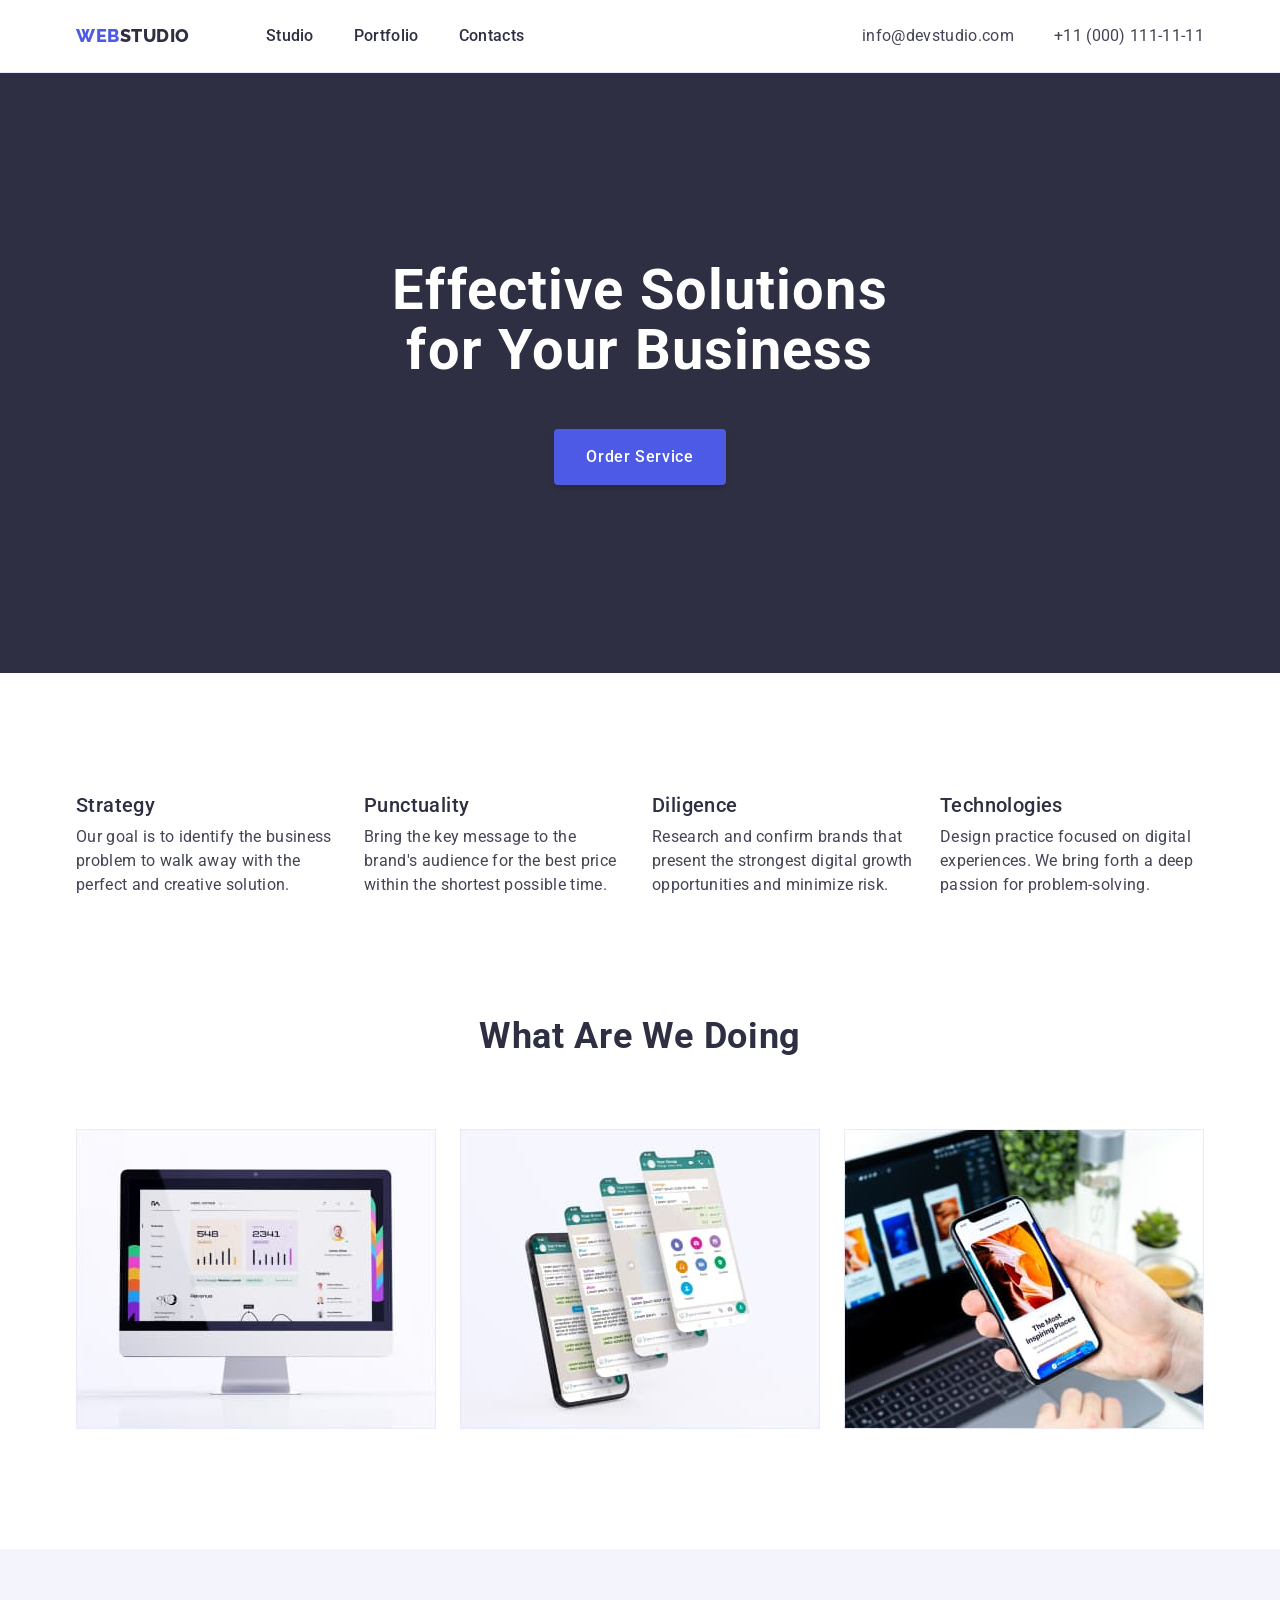
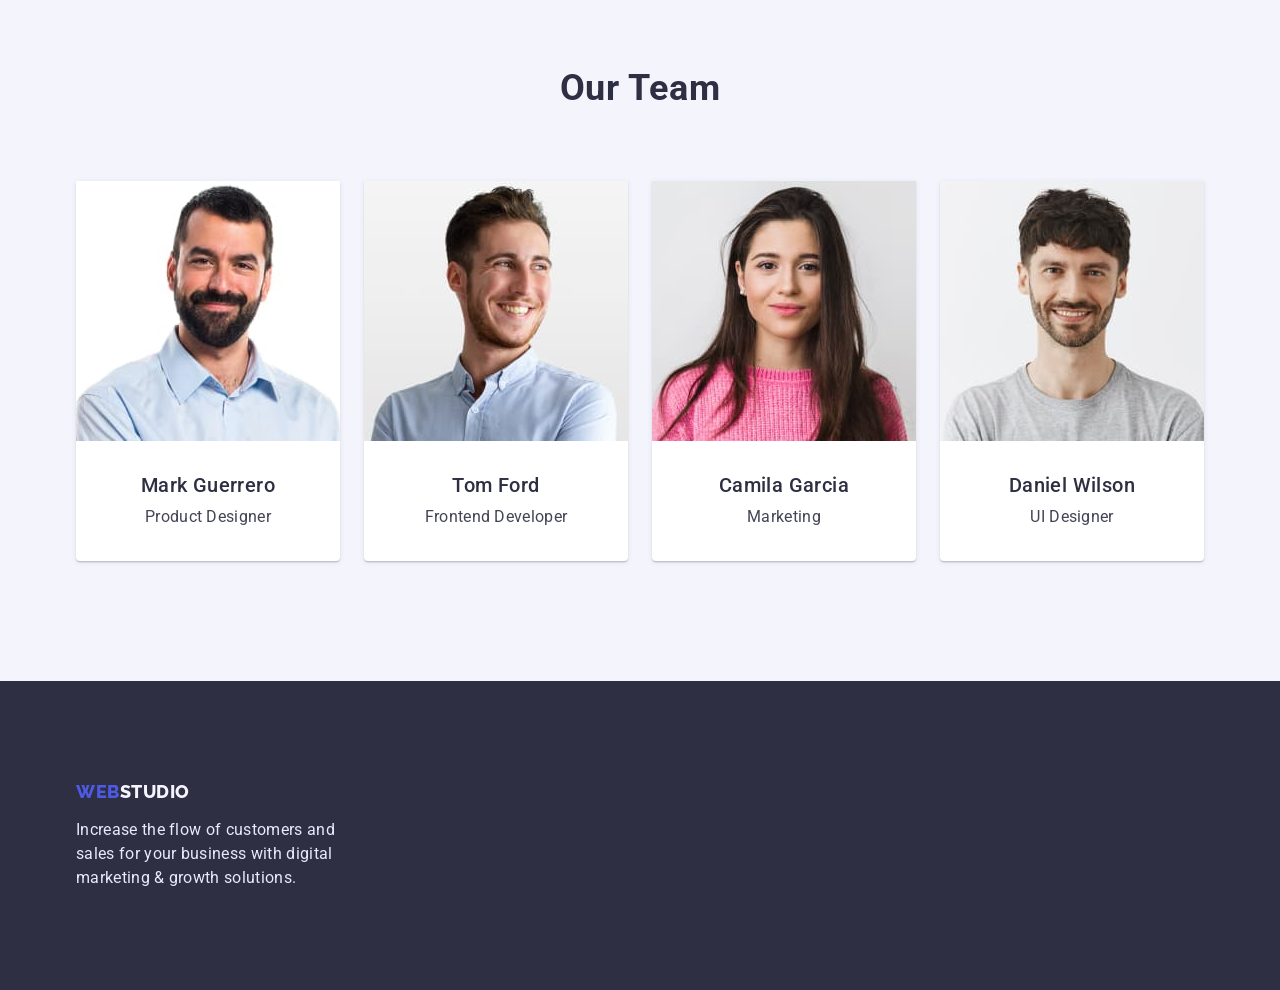
==== commit 6899ac90: "Corrections-footer" ====
--- a/index.html
+++ b/index.html
@@ -125,8 +125,10 @@
 <!-- FOOTER -->
     <footer class="page-footer">
         <div class="container footer-container">
-            <a class="logo footer-logo link" href="./index.html">Web<span class="accent-footer">Studio</span></a>
-            <p class="footer-text">Increase the flow of customers and sales for your business with digital marketing & growth solutions.</p>
+            <div class="footer-content">
+                <a class="logo footer-logo link" href="./index.html">Web<span class="accent-footer">Studio</span></a>
+                <p class="footer-text">Increase the flow of customers and sales for your business with digital marketing & growth solutions.</p>
+            </div>
         </div>
     </footer>
 </body>
--- a/css/styles.css
+++ b/css/styles.css
@@ -210,7 +210,7 @@
 }
 
 .feature-item {
-    width: calc((100%-72px)/4);
+    width: calc((100% - 72px)/4);
 }
 
 .feature-title {
@@ -264,7 +264,7 @@
     background: var(--color-white);
     box-shadow: 0px 1px 6px rgba(46, 47, 66, 0.08), 0px 1px 1px rgba(46, 47, 66, 0.16), 0px 2px 1px rgba(46, 47, 66, 0.08);
     border-radius: 0px 0px 4px 4px;
-    width: calc((100%-72px)/4);
+    width: calc((100% - 72px)/4);
 }
 
 .card-content {
@@ -298,9 +298,8 @@
     padding-bottom: 100px;
 }
 
-.footer-container {
+.footer-content {
     width: 264px;
-    margin-left: 156px;
 }
 
 .footer-logo {
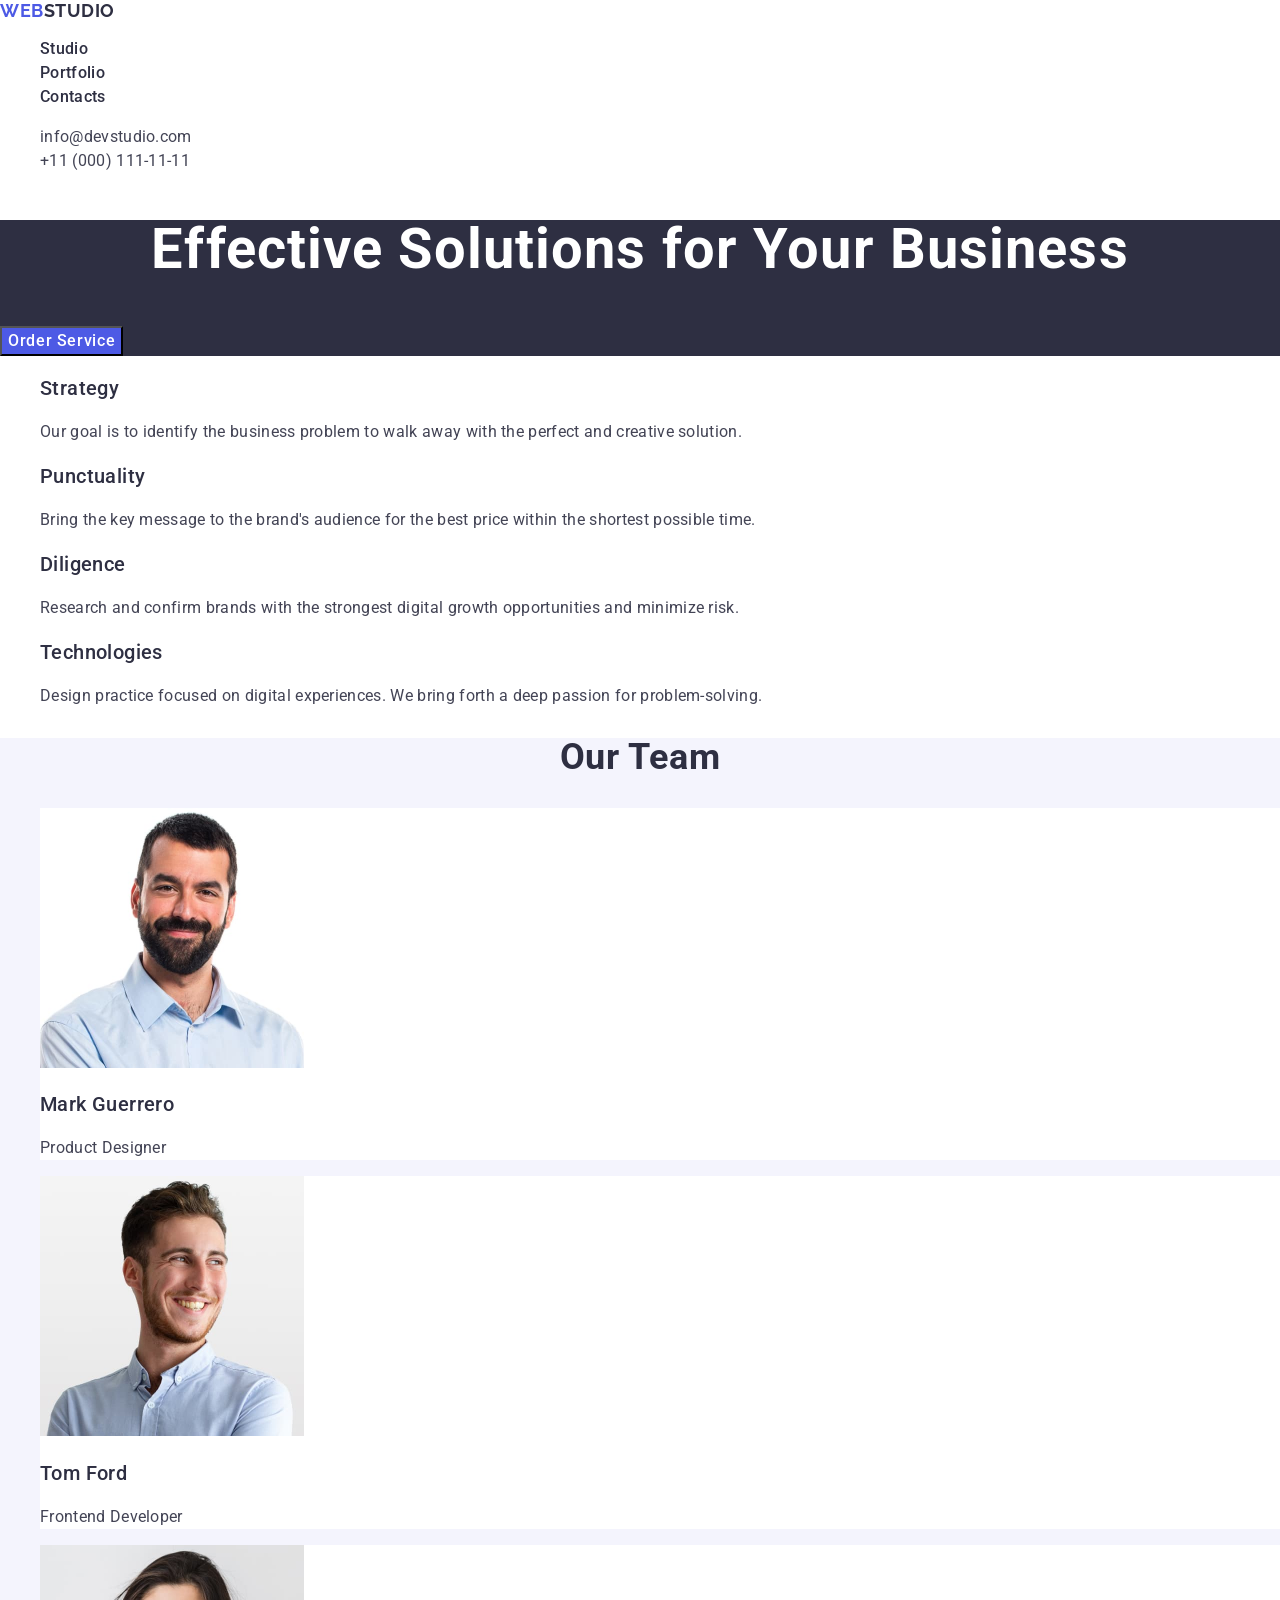
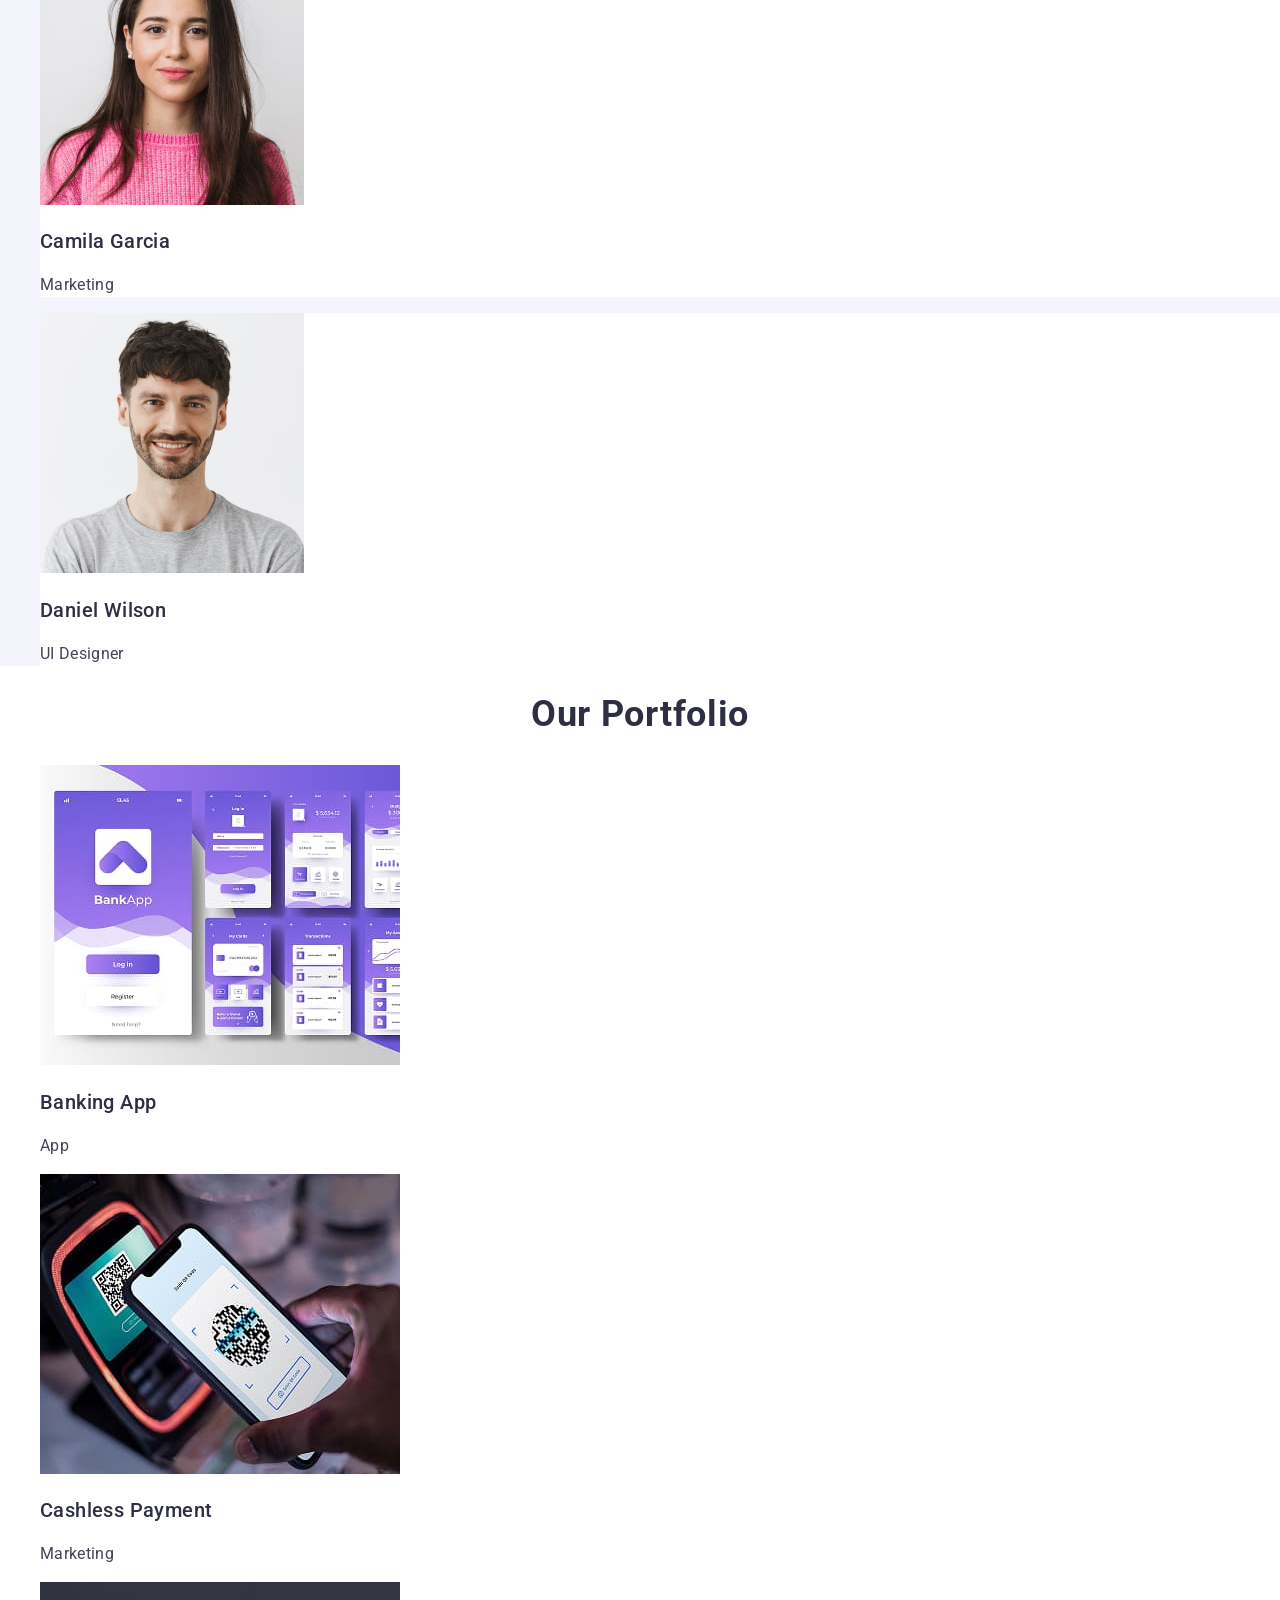
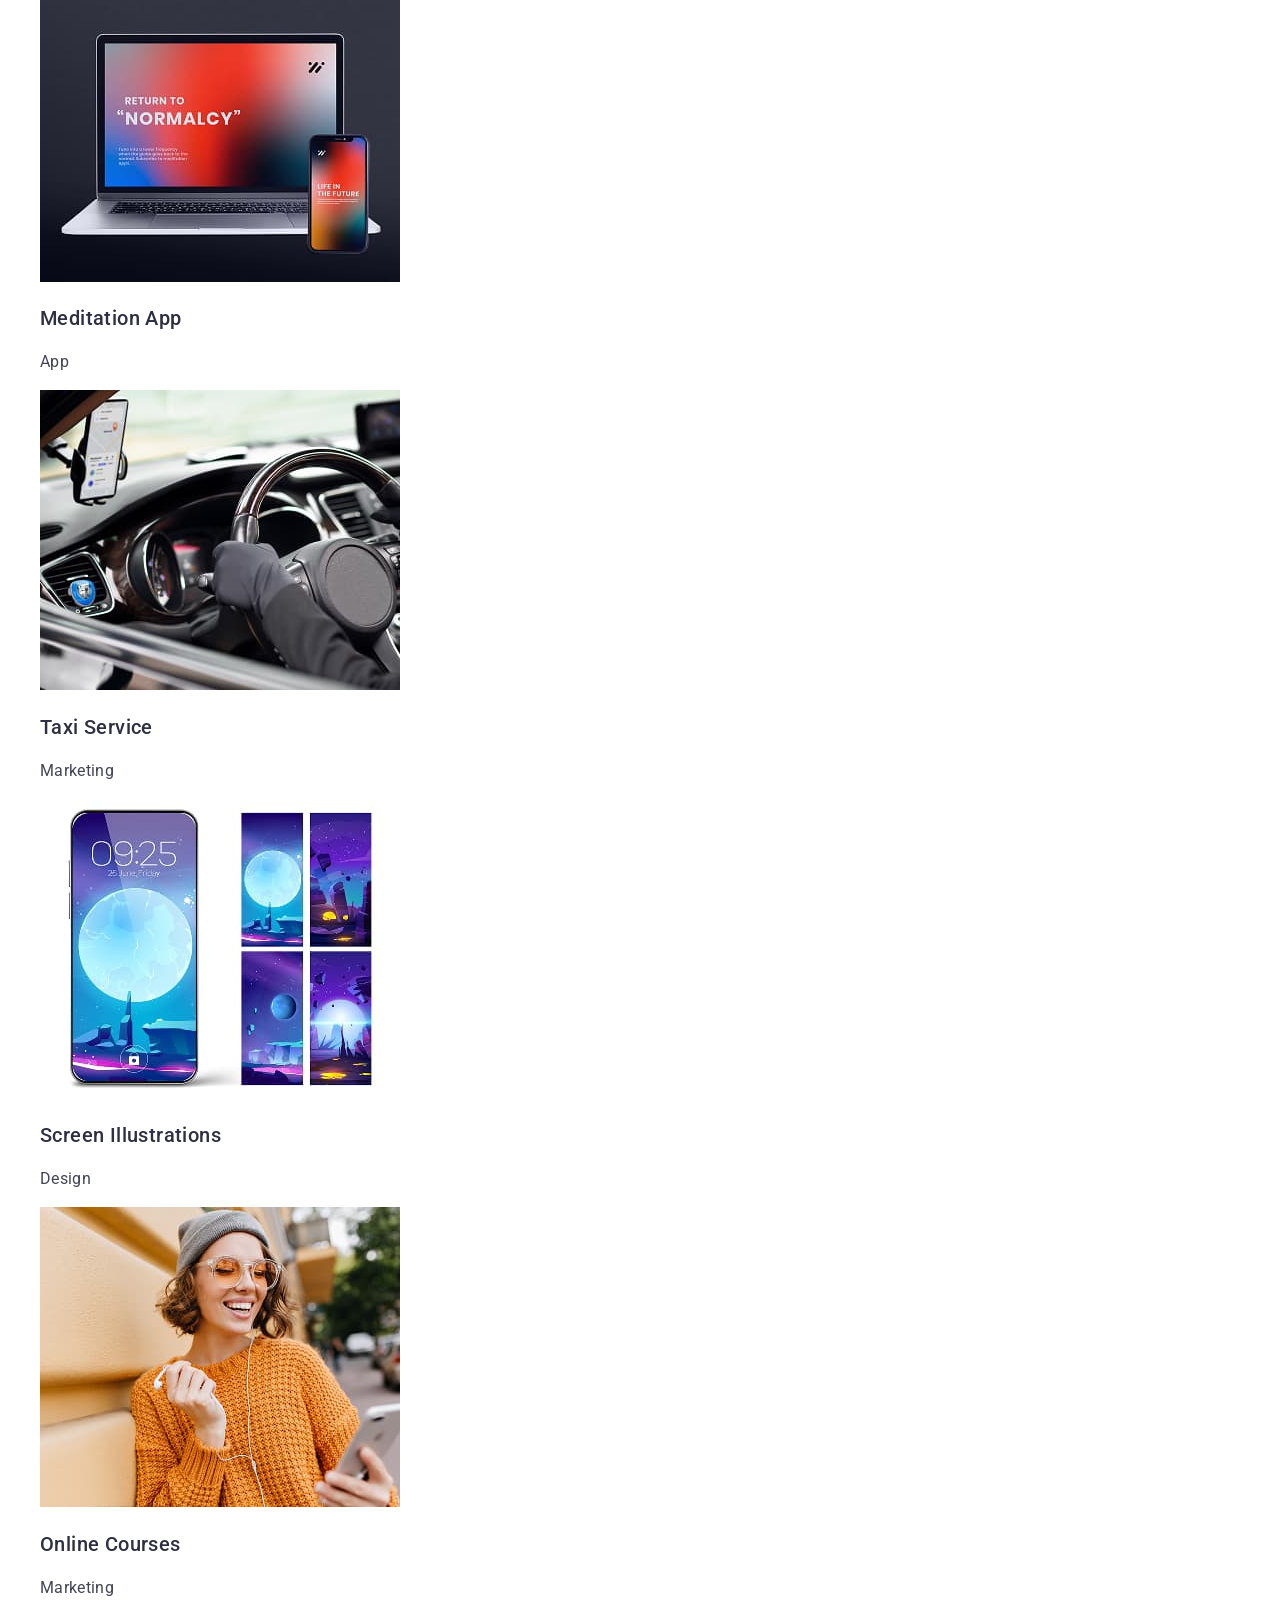
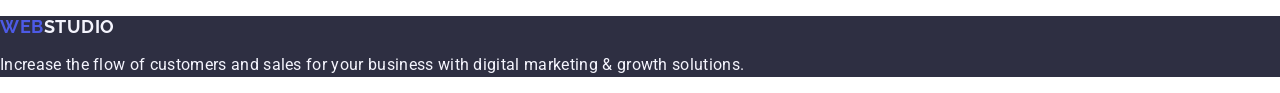
==== commit 7eabcb00: "Initial commit" ====
--- a/index.html
+++ b/index.html
@@ -1,135 +1,234 @@
 <!DOCTYPE html>
 <html lang="en">
-<head>
-    <meta charset="UTF-8">
-    <meta http-equiv="X-UA-Compatible" content="IE=edge">
-    <meta name="viewport" content="width=device-width, initial-scale=1.0">
-    <title>Document</title>
-    <link rel="preconnect" href="https://fonts.googleapis.com">
-    <link rel="preconnect" href="https://fonts.gstatic.com" crossorigin>
+  <head>
+    <meta charset="UTF-8" />
+    <meta name="viewport" content="width=device-width, initial-scale=1.0" />
+    <title>WebStudio</title>
+    <link rel="preconnect" href="https://fonts.googleapis.com" />
+    <link rel="preconnect" href="https://fonts.gstatic.com" crossorigin />
     <link
-        href="https://fonts.googleapis.com/css2?family=Raleway:wght@800&family=Roboto:wght@400;500;700;900&display=swap"
-        rel="stylesheet">
-    <link rel="stylesheet" href="https://cdnjs.cloudflare.com/ajax/libs/modern-normalize/1.1.0/modern-normalize.css"
-        integrity="sha512-Y0MM+V6ymRKN2zStTqzQ227DWhhp4Mzdo6gnlRnuaNCbc+YN/ZH0sBCLTM4M0oSy9c9VKiCvd4Jk44aCLrNS5Q=="
-        crossorigin="anonymous" referrerpolicy="no-referrer">
-    <link rel="stylesheet" href="./css/styles.css">
-</head>
-<body>
-<!-- HEADER -->
-    <header class="main-header">
-        <div class="container header-container">
-            <nav class="navigation">
-                <a class="logo link" href="./index.html">Web<span class="accent-header">Studio</span></a>
-                <ul class="nav-menu list">
-                    <li class="nav-menu-item"><a class="nav-link link" href="./index.html">Studio</a></li>
-                    <li class="nav-menu-item"><a class="nav-link link" href="./portfolio.html">Portfolio</a></li>
-                    <li class="nav-menu-item"><a class="nav-link link" href="">Contacts</a></li>
-                </ul>
-            </nav>
-            <address class="address-header">
-                <ul class="address-list list">
-                    <li class="address-list-item"><a class="address-info link" href="mailto:info@devstudio.com">info@devstudio.com</a></li>
-                    <li class="address-list-item"><a class="address-info link" href="tel:+110001111111">+11 (000) 111-11-11</a></li>
-                </ul>
-            </address>
-        </div>
+      href="https://fonts.googleapis.com/css2?family=Raleway:wght@700&family=Roboto:wght@400;500;700&display=swap"
+      rel="stylesheet"
+    />
+    <link
+      rel="stylesheet"
+      href="https://cdnjs.cloudflare.com/ajax/libs/modern-normalize/3.0.1/modern-normalize.min.css"
+      integrity="sha512-q6WgHqiHlKyOqslT/lgBgodhd03Wp4BEqKeW6nNtlOY4quzyG3VoQKFrieaCeSnuVseNKRGpGeDU3qPmabCANg=="
+      crossorigin="anonymous"
+      referrerpolicy="no-referrer"
+    />
+    <link rel="stylesheet" href="./css/styles.css" />
+  </head>
+  <body>
+    <!-- #region header -->
+    <header>
+      <nav>
+        <a href="./index.html" class="logo"
+          >Web<span class="logo-span">Studio</span></a
+        >
+        <ul class="header-list">
+          <li class="header-list-item">
+            <a href="./index.html" class="header-list-item-link link">Studio</a>
+          </li>
+          <li class="header-list-item">
+            <a href="" class="header-list-item-link link">Portfolio</a>
+          </li>
+          <li class="header-list-item">
+            <a href="" class="header-list-item-link link">Contacts</a>
+          </li>
+        </ul>
+      </nav>
+      <address class="address">
+        <ul class="address-list">
+          <li class="address-list-item">
+            <a href="mailto:info@devstudio.com" class="address-item-link link"
+              >info@devstudio.com</a
+            >
+          </li>
+          <li class="address-list-item">
+            <a href="tel:+110001111111" class="address-item-link link"
+              >+11 (000) 111-11-11</a
+            >
+          </li>
+        </ul>
+      </address>
     </header>
-<!-- MAIN -->
+    <!-- #endregion header -->
     <main>
-<!-- SECTION HERO -->
-        <section class="section hero">
-            <div class="container">
-                <h1 class="main-title">Effective Solutions for Your Business</h1>
-                <button class="order-btn" type="button">Order Service</button>
-            </div>
-        </section>
-<!-- SECTION FEATURE -->
-        <section class="section section-feature">
-            <div class="container">
-                <h2 class="visually-hidden">Feature</h2>
-                <ul class="feature-list list">
-                    <li class="feature-item">
-                        <h3 class="feature-title">Strategy</h3>
-                        <p class="feature-desc">Our goal is to identify the business problem to walk away with the perfect and creative solution.</p>
-                    </li>
-                    <li class="feature-item">
-                        <h3 class="feature-title">Punctuality</h3>
-                        <p class="feature-desc">Bring the key message to the brand's audience for the best price within the shortest possible time.</p>
-                    </li>
-                    <li class="feature-item">
-                        <h3 class="feature-title">Diligence</h3>
-                        <p class="feature-desc">Research and confirm brands that present the strongest digital growth opportunities and minimize risk.</p>
-                    </li>
-                    <li class="feature-item">
-                        <h3 class="feature-title">Technologies</h3>
-                        <p class="feature-desc">Design practice focused on digital experiences. We bring forth a deep passion for problem-solving.</p>
-                    </li>
-                </ul>
-            </div>
-        </section>
-<!-- SECTION WHAT ARE WE DOING -->
-        <section class="section we-doing-section">
-            <div class="container">
-                <h2 class="subtitle">What are we doing</h2>
-                <ul class="we-doing-list list">
-                    <li class="we-doing-item">
-                        <img src="./images/what_are_we_doing/screen.jpg" class="we-doing-img" alt="Computer's screen" width="360" height="300">
-                    </li>
-                    <li class="we-doing-item">
-                        <img src="./images/what_are_we_doing/phones_screens.jpg" class="we-doing-img" alt="Many phone's screens" width="360" height="300">
-                    </li>
-                    <li class="we-doing-item">
-                        <img src="./images/what_are_we_doing/laptop_phone.jpg" class="we-doing-img" alt="laptop and phone" width="360" height="300">
-                    </li>
-                </ul>
-            </div>
-        </section>
-<!-- SECTION OUR TEAM -->
-        <section class="section section-team">
-            <div class="container">
-                <h2 class="subtitle">Our team</h2>
-                <ul class="our-team-list list">
-                    <li class="our-team-item">
-                        <img src="./images/our_team/mark_guerrero.jpg" class="our-team-img" alt="Photo of Mark Guerrero" width="264" height="260">
-                        <div class="card-content">
-                            <h3 class="worker-name">Mark Guerrero</h3>
-                            <p class="worker-position">Product Designer</p>
-                        </div>
-                    </li>
-                    <li class="our-team-item">
-                        <img src="./images/our_team/tom_ford.jpg" class="our-team-img" alt="Photo of Tom Ford" width="264" height="260">
-                        <div class="card-content">
-                            <h3 class="worker-name">Tom Ford</h3>
-                            <p class="worker-position">Frontend Developer</p>
-                        </div>
-                    </li>
-                    <li class="our-team-item">
-                        <img src="./images/our_team/camila_garcia.jpg" class="our-team-img" alt="Photo of Camila Garcia" width="264" height="260">
-                        <div class="card-content">
-                            <h3 class="worker-name">Camila Garcia</h3>
-                            <p class="worker-position">Marketing</p>
-                        </div>
-                    </li>
-                    <li class="our-team-item">
-                        <img src="./images/our_team/daniel_wilson.jpg" class="our-team-img" alt="Photo of Daniel Wilson" width="264" height="260">
-                        <div class="card-content">
-                            <h3 class="worker-name">Daniel Wilson</h3>
-                            <p class="worker-position">UI Designer</p>
-                        </div>
-                    </li>
-                </ul>
-            </div>
-        </section>
+      <!--#region Hero -->
+      <section class="section-hero">
+        <h1 class="hero-title">Effective Solutions for Your Business</h1>
+        <button type="button" class="button">Order Service</button>
+      </section>
+      <!--#endregion end Hero -->
+      <!-- #region About us -->
+      <section>
+        <h2 hidden>About us</h2>
+        <ul class="aboutus-list">
+          <li class="aboutus-list-item">
+            <h3 class="subtitle">Strategy</h3>
+            <p class="text">
+              Our goal is to identify the business problem to walk away with the
+              perfect and creative solution.
+            </p>
+          </li>
+          <li class="aboutus-list-item">
+            <h3 class="subtitle">Punctuality</h3>
+            <p class="text">
+              Bring the key message to the brand's audience for the best price
+              within the shortest possible time.
+            </p>
+          </li>
+          <li class="aboutus-list-item">
+            <h3 class="subtitle">Diligence</h3>
+            <p class="text">
+              Research and confirm brands with the strongest digital growth
+              opportunities and minimize risk.
+            </p>
+          </li>
+          <li class="aboutus-list-item">
+            <h3 class="subtitle">Technologies</h3>
+            <p class="text">
+              Design practice focused on digital experiences. We bring forth a
+              deep passion for problem-solving.
+            </p>
+          </li>
+        </ul>
+      </section>
+      <!-- #endregion end About us -->
+      <!-- #region Our team -->
+      <section class="team-section">
+        <h2 class="section-title">Our Team</h2>
+        <ul class="team-list">
+          <li class="team-list-item">
+            <img
+              src="./images/mark_guerrero.jpg"
+              alt="photo_mark_guerrero"
+              width="264"
+              height="260"
+              class="team-img"
+            />
+            <h3 class="subtitle team-name">Mark Guerrero</h3>
+            <p class="text team-text">Product Designer</p>
+          </li>
+          <li class="team-list-item">
+            <img
+              src="./images/tom_ford.jpg"
+              alt="photo_tom_ford"
+              width="264"
+              height="260"
+              class="team-img"
+            />
+            <h3 class="subtitle team-name">Tom Ford</h3>
+            <p class="text team-text">Frontend Developer</p>
+          </li>
+          <li class="team-list-item">
+            <img
+              src="./images/camila_garcia.jpg"
+              alt="photo_camila_garcia"
+              width="264"
+              height="260"
+              class="team-img"
+            />
+            <h3 class="subtitle team-name">Camila Garcia</h3>
+            <p class="text team-text">Marketing</p>
+          </li>
+          <li class="team-list-item">
+            <img
+              src="./images/daniel_wilson.jpg"
+              alt="photo_daniel_wilson"
+              width="264"
+              height="260"
+              class="team-img"
+            />
+            <h3 class="subtitle team-name">Daniel Wilson</h3>
+            <p class="text team-text">UI Designer</p>
+          </li>
+        </ul>
+      </section>
+      <!-- #endregion end Our team -->
+      <!-- #region Our Portfolio -->
+      <section class="portfolio-section">
+        <h2 class="portfolio-title section-title">Our Portfolio</h2>
+        <ul class="portfolio-list">
+          <li class="portfolio-list-item">
+            <img
+              src="./images/our-portfolio/banking-app.jpg"
+              alt="Screenshots of banking app pages"
+              width="360"
+              height="300"
+              class="portfolio-item-img"
+            />
+            <h3 class="subtitle">Banking App</h3>
+            <p class="text">App</p>
+          </li>
+          <li class="portfolio-list-item">
+            <img
+              src="./images/our-portfolio/cashless-payment.jpg"
+              alt="Paying through terminal with a phone"
+              width="360"
+              height="300"
+              class="portfolio-item-img"
+            />
+            <h3 class="subtitle">Cashless Payment</h3>
+            <p class="text">Marketing</p>
+          </li>
+          <li class="portfolio-list-item">
+            <img
+              src="./images/our-portfolio/meditation-app.jpg"
+              alt="Phone and laptop showing meditation app"
+              width="360"
+              height="300"
+              class="portfolio-item-img"
+            />
+            <h3 class="subtitle">Meditation App</h3>
+            <p class="text">App</p>
+          </li>
+          <li class="portfolio-list-item">
+            <img
+              src="./images/our-portfolio/taxi-service.jpg"
+              alt="Hands on the wheel inside the car"
+              width="360"
+              height="300"
+              class="portfolio-item-img"
+            />
+            <h3 class="subtitle">Taxi Service</h3>
+            <p class="text">Marketing</p>
+          </li>
+          <li class="portfolio-list-item">
+            <img
+              src="./images/our-portfolio/screen-illustration.jpg"
+              alt="Phone and phone screens with a moon on it"
+              width="360"
+              height="300"
+              class="portfolio-item-img"
+            />
+            <h3 class="subtitle">Screen Illustrations</h3>
+            <p class="text">Design</p>
+          </li>
+          <li class="portfolio-list-item">
+            <img
+              src="./images/our-portfolio/online-courses.jpg"
+              alt="Girl in the glasses with a phone"
+              width="360"
+              height="300"
+              class="portfolio-item-img"
+            />
+            <h3 class="subtitle">Online Courses</h3>
+            <p class="text">Marketing</p>
+          </li>
+        </ul>
+      </section>
+      <!-- #endregion Our Portfolio -->
     </main>
-<!-- FOOTER -->
-    <footer class="page-footer">
-        <div class="container footer-container">
-            <div class="footer-content">
-                <a class="logo footer-logo link" href="./index.html">Web<span class="accent-footer">Studio</span></a>
-                <p class="footer-text">Increase the flow of customers and sales for your business with digital marketing & growth solutions.</p>
-            </div>
-        </div>
+    <footer class="footer">
+      <a href="./index.html" class="logo logo-footer"
+        >Web<span class="logo-span-footer">Studio</span></a
+      >
+      <p class="text text-footer">
+        Increase the flow of customers and sales for your business with digital
+        marketing & growth solutions.
+      </p>
     </footer>
-</body>
-</html>+  </body>
+</html>
--- a/css/styles.css
+++ b/css/styles.css
@@ -1,396 +1,151 @@
-:root {
-    --logo-btn-color: #4d5ae5;
-    --hover-color: #404bbf;
-    --accent-color: #2e2f42;
-    --color-green: #31d0aa;
-    --main-color: #434455;
-    --color-light-slate: #8e8f99;
-    --color-footer-text: #e7e9fc;
-    --color-accent-footer: #f4f4fd;
-    --color-white: #FFFFFF;
-    --color-navy-blue-modal: #2e2f42;
-    --color-grey: #2e2f42;
-    --gap-8: 8px;
-    --gap-24: 24px;
-    --gap-40: 40px;
+body {
+  font-family: Roboto, sans-serif;
+  color: #434455;
+  background-color: #fff;
 }
 
-p,
-h1,
-h2,
-h3,
-h4,
-h5,
-h6 {
-    margin: 0;
+a {
+  text-decoration: none;
 }
 
-ul {
-    padding-left: 0;
-    margin: 0;
+ul,
+ol {
+  list-style-type: none;
 }
 
 button {
-    cursor: pointer;
+  cursor: pointer;
 }
 
-img {
-    display: block;
-    max-width: 100%;
+/* #region Header */
+.logo {
+  font-family: 'Raleway', sans-serif;
+  font-weight: 700;
+  font-size: 18px;
+  line-height: 1.17;
+  letter-spacing: 0.03em;
+  text-transform: uppercase;
+  color: #4d5ae5;
 }
 
-.list {
-    list-style: none;
+.logo-span {
+  color: #2e2f42;
 }
 
 .link {
-    text-decoration: none;
+  font-size: 16px;
+  line-height: 1.5;
+  letter-spacing: 0.02em;
+  color: #2e2f42;
 }
 
-.section {
-    padding-top: 120px;
-    padding-bottom: 120px;
+.header-list-item-link {
+  font-weight: 500;
 }
 
-.container {
-    width: 1158px;
-    padding-right: 15px;
-    padding-left: 15px;
-    margin: 0 auto;
+.address {
+  font-style: normal;
 }
 
-.visually-hidden {
-    position: absolute;
-    width: 1px;
-    height: 1px;
-    margin: -1px;
-    border: 0;
-    padding: 0;
-    white-space: nowrap;
-    clip-path: inset(100%);
-    clip: rect(0 0 0 0);
-    overflow: hidden;
+.address-item-link {
+  font-weight: 400;
+  color: #434455;
 }
 
-body {
-    font-family: 'Roboto', sans-serif;
-    color: var(--main-color)
+.link:hover,
+.link:focus {
+  color: #404bbf;
+}
+/* #endregion Header */
+
+/* #region Hero */
+.section-hero {
+  background: #2e2f42;
 }
 
-/***** HEADER *****/
-
-.main-header {
-    padding-top: 24px;
-    padding-bottom: 24px;
-    border-bottom: 1px solid var(--color-footer-text);
+.hero-title {
+  font-weight: 700;
+  font-size: 56px;
+  line-height: 1.07;
+  letter-spacing: 0.02em;
+  text-align: center;
+  color: #fff;
+  background-color: #2e2f42;
 }
 
-.header-container {
-    display: flex;
-    align-items: center;
-    justify-content: space-between;
+.button {
+  font-weight: 500;
+  font-size: 16px;
+  line-height: 1.5;
+  letter-spacing: 0.04em;
+  color: #fff;
+  background: #4d5ae5;
 }
 
-.navigation {
-    display: flex;
-    align-items: center;
+.button:hover,
+.button:focus {
+  background: #404bbf;
+}
+/* #endregion Hero */
+
+/* #region Section About us */
+.subtitle {
+  font-weight: 500;
+  font-size: 20px;
+  line-height: 1.2;
+  letter-spacing: 0.02em;
+  color: #2e2f42;
 }
 
-.navigation > .logo {
-    margin-right: 76px;
+.text {
+  font-size: 16px;
+  line-height: 1.5;
+  letter-spacing: 0.02em;
+  color: #434455;
 }
 
-.logo {
-    font-family: 'Raleway', sans-serif;
-    font-weight: 800;
-    font-size: 18px;
-    line-height: 1.17;
-    letter-spacing: 0.03em;
-    text-transform: uppercase;
-    color: var(--logo-btn-color);
+/* #endregion Section About us */
+
+/* #region Section Our team */
+.section-title {
+  font-weight: 700;
+  font-size: 36px;
+  line-height: 1.11;
+  letter-spacing: 0.02em;
+  color: #2e2f42;
+  text-align: center;
+  text-transform: capitalize;
 }
 
-.accent-header {
-    color: var(--accent-color);
+.team-section {
+  background-color: #f4f4fd;
 }
 
-.nav-menu {
-    display: flex;
-    gap: var(--gap-40);
+.team-list-item {
+  background-color: #ffffff;
+}
+/* #endregion Section Our team */
+
+/* #region Section Portfolio */
+.portfolio-list {
+  background-color: #ffffff;
+}
+/* #endregion Section Portfolio */
+
+/* #region Footer */
+.footer {
+  background-color: #2e2f42;
 }
 
-.nav-link {
-    font-weight: 500;
-    font-size: 16px;
-    line-height: 1.5;
-    letter-spacing: 0.02em;
-    color: var(--accent-color);
+.logo-footer {
+  color: #4d5ae5;
 }
 
-.nav-link:hover,
-.nav-link:focus,
-.nav-link:active {
-    color: var(--hover-color);
+.logo-span-footer {
+  color: #f4f4fd;
 }
 
-.address-header {
-    font-style: normal;
+.text-footer {
+  color: #f4f4fd;
 }
-
-.address-list {
-    display: flex;
-    gap: var(--gap-40);
-}
-
-.address-info {
-    font-style: normal;
-    font-size: 16px;
-    line-height: 1.5;
-    letter-spacing: 0.02em;
-    color: var(--main-color);
-}
-
-.address-info:is(:hover, :focus) {
-    color: var(--hover-color);
-}
-
-/***** MAIN *****/
-
-/***** HERO *****/
-.hero {
-    background-color: var(--accent-color);
-    padding-top: 188px;
-    padding-bottom: 188px;
-    text-align: center;
-}
-
-.main-title {
-    max-width: 496px;
-    font-size: 56px;
-    line-height: 1.07;
-    text-align: center;
-    letter-spacing: 0.02em;
-    color: var(--color-white);
-    margin-bottom: 48px;
-    margin-right: auto;
-    margin-left: auto;
-}
-
-.order-btn {
-    font-family: inherit;
-    font-weight: 500;
-    font-size: 16px;
-    line-height: 1.5;
-    letter-spacing: 0.04em;
-    background-color: var(--logo-btn-color);
-    color: var(--color-white);
-    box-shadow: 0px 4px 4px rgba(0, 0, 0, 0.15);
-    border: none;
-    border-radius: 4px;
-    padding: 16px 32px;
-    margin: 0 auto;
-
-}
-
-.order-btn:hover,
-.order-btn:focus {
-    background-color: var(--hover-color);
-    color: var(--color-white);
-}
-
-/***** SECTION FEATURE *****/
-
-.feature-container {
-    display: flex;
-}
-
-.feature-list {
-    display: flex;
-    gap: var(--gap-24);
-}
-
-.feature-item {
-    width: calc((100% - 72px)/4);
-}
-
-.feature-title {
-    font-weight: 500;
-    font-size: 20px;
-    line-height: 1.2;
-    letter-spacing: 0.02em;
-    color: var(--accent-color);
-    margin-bottom: 8px;
-}
-
-.feature-desc {
-    font-size: 16px;
-    line-height: 1.5;
-    letter-spacing: 0.02em;
-}
-
-.subtitle {
-    font-size: 36px;
-    line-height: 1.11;
-    text-align: center;
-    letter-spacing: 0.02em;
-    text-transform: capitalize;
-    color: var(--accent-color);
-    margin-bottom: 72px;
-}
-
-/***** WHAT ARE WE DOING *****/
-
-.we-doing-section {
-    padding-top: 0;
-}
-
-.we-doing-list {
-    display: flex;
-    gap: var(--gap-24);
-}
-
-/***** OUR TEAM *****/
-
-.section-team {
-    background-color: var(--color-accent-footer);
-}
-
-.our-team-list {
-    display: flex;
-    gap: var(--gap-24);
-}
-
-.our-team-item {
-    background: var(--color-white);
-    box-shadow: 0px 1px 6px rgba(46, 47, 66, 0.08), 0px 1px 1px rgba(46, 47, 66, 0.16), 0px 2px 1px rgba(46, 47, 66, 0.08);
-    border-radius: 0px 0px 4px 4px;
-    width: calc((100% - 72px)/4);
-}
-
-.card-content {
-    display: flex;
-    flex-direction: column;
-    justify-content: center;
-    align-items: center;
-    gap: var(--gap-8);
-    padding: 32px 16px;
-}
-
-.worker-name {
-    font-weight: 500;
-    font-size: 20px;
-    line-height: 1.2;
-    letter-spacing: 0.02em;
-    color: var(--accent-color);
-}
-
-.worker-position {
-    font-size: 16px;
-    line-height: 1.5;
-    letter-spacing: 0.02em;
-}
-
-/***** FOOTER *****/
-
-.page-footer {
-    background-color: var(--accent-color);
-    padding-top: 100px;
-    padding-bottom: 100px;
-}
-
-.footer-content {
-    width: 264px;
-}
-
-.footer-logo {
-    display: inline-block;
-    padding: 0px;
-    margin-bottom: 16px;
-}
-
-.accent-footer {
-    color: var(--color-accent-footer);
-}
-
-.footer-text {
-    font-size: 16px;
-    line-height: 1.5;
-    letter-spacing: 0.02em;
-    color: var(--color-footer-text);
-}
-
-/*--------- PORTFOLIO ---------*/
-
-/***** BUTTON LIST *****/
-
-.project-btn {
-    font-family: inherit;
-    font-weight: 500;
-    font-size: 16px;
-    line-height: 1.5;
-    letter-spacing: 0.04em;
-    background-color: var(--color-accent-footer);
-    color: var(--logo-btn-color);
-    border: 1px solid var(--color-footer-text);
-    border-radius: 4px;
-    padding: 12px 24px;
-}
-
-.project-btn:hover,
-.project-btn:focus {
-    background-color: var(--hover-color);
-    color: var(--color-white);
-
-}
-
-.project-btn-list {
-    display: flex;
-    flex-direction: row;
-    justify-content: center;
-    align-items: flex-start;
-    padding: 0px;
-    gap: var(--gap-24);
-    margin-bottom: 72px;
-}
-
-/***** PROJECTS LIST *****/
-
-.projects-section {
-    padding-top: 96px;
-}
-
-.project-list {
-    display: flex;
-    flex-wrap: wrap;
-    gap: 48px 24px;
-}
-
-.project-item {
-    width: calc((100% - 48px)/3);
-}
-
-.project-card-content {
-    display: flex;
-    flex-direction: column;
-    justify-content: center;
-    align-items: flex-start;
-    padding: 32px 16px;
-    gap: var(--gap-8);
-    border: 1px solid #E7E9FC;
-    border-top: none;
-}
-
-.project-name {
-    font-weight: 500;
-    font-size: 20px;
-    line-height: 1.2;
-    letter-spacing: 0.02em;
-    color: var(--accent-color);
-}
-
-.project-type {
-    font-size: 16px;
-    line-height: 1.5;
-    letter-spacing: 0.02em;
-    color: var(--main-color);
-}+/* #endregion Footer */
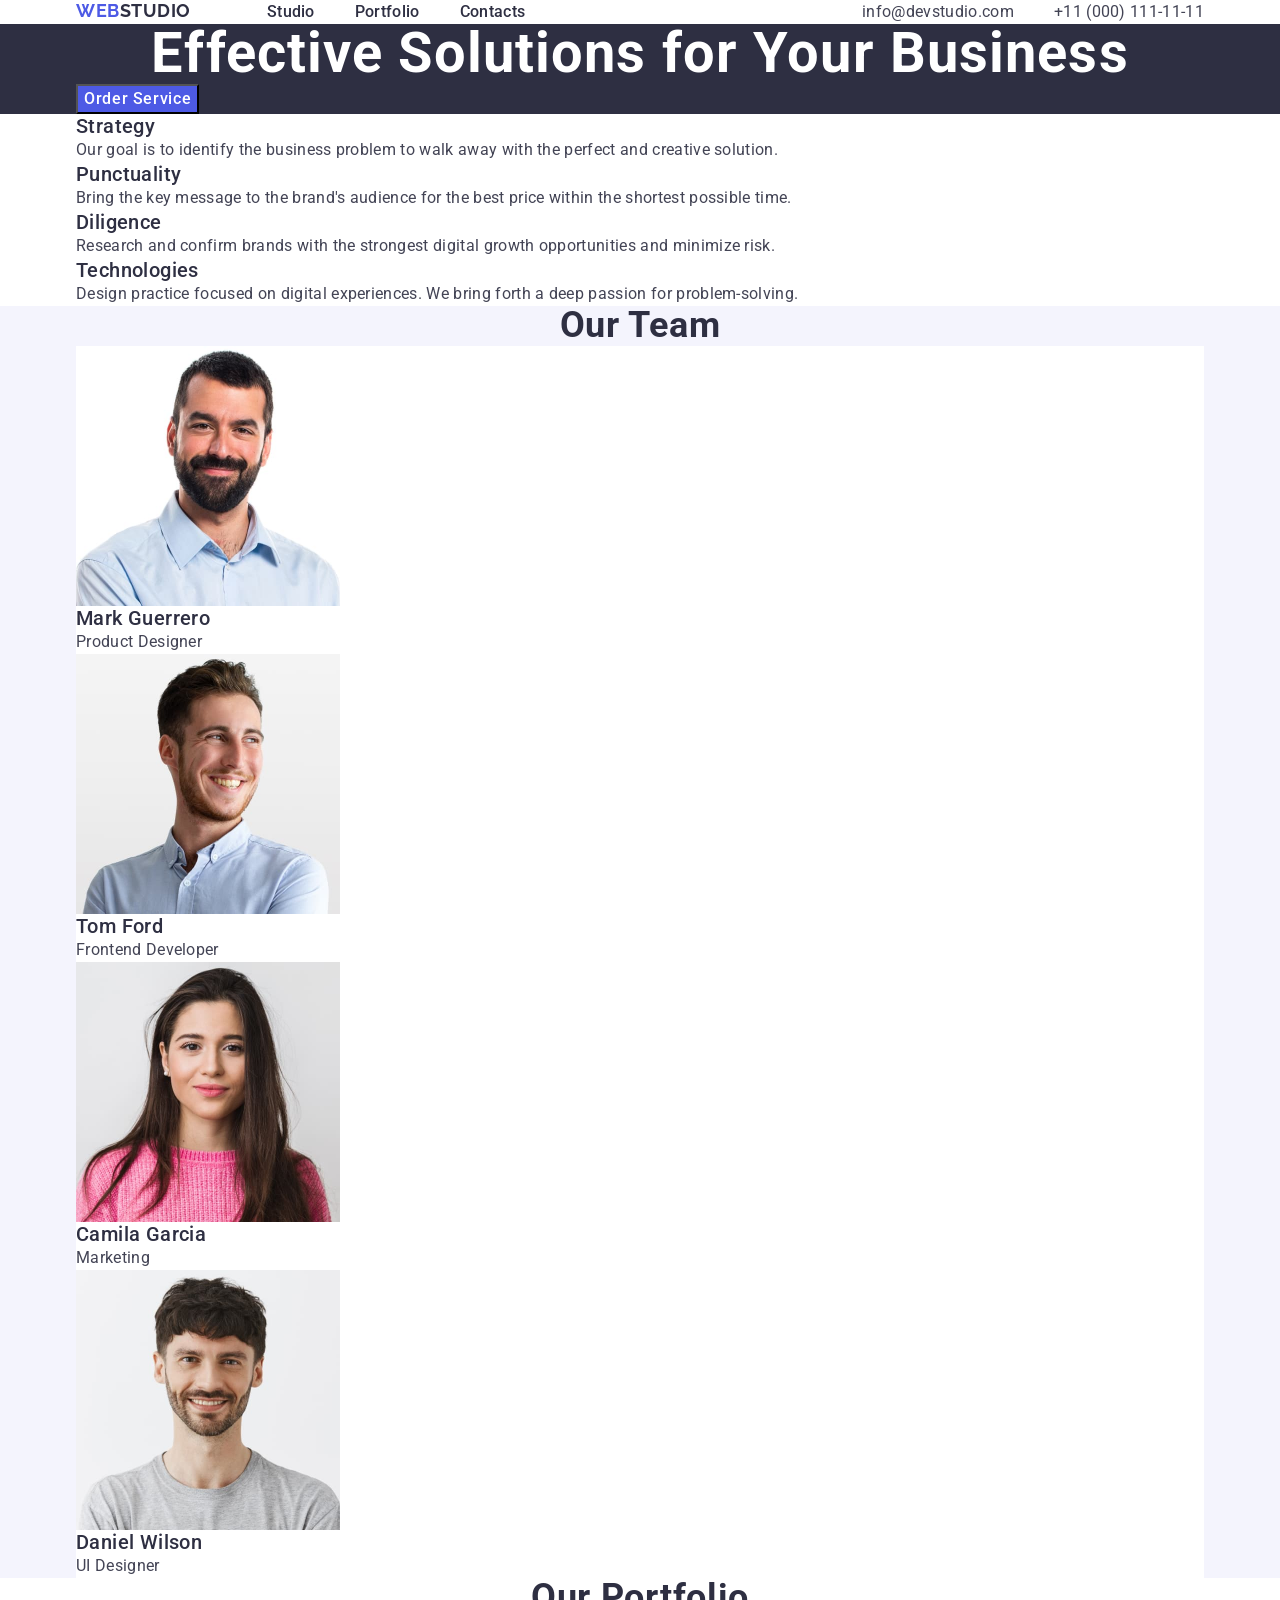
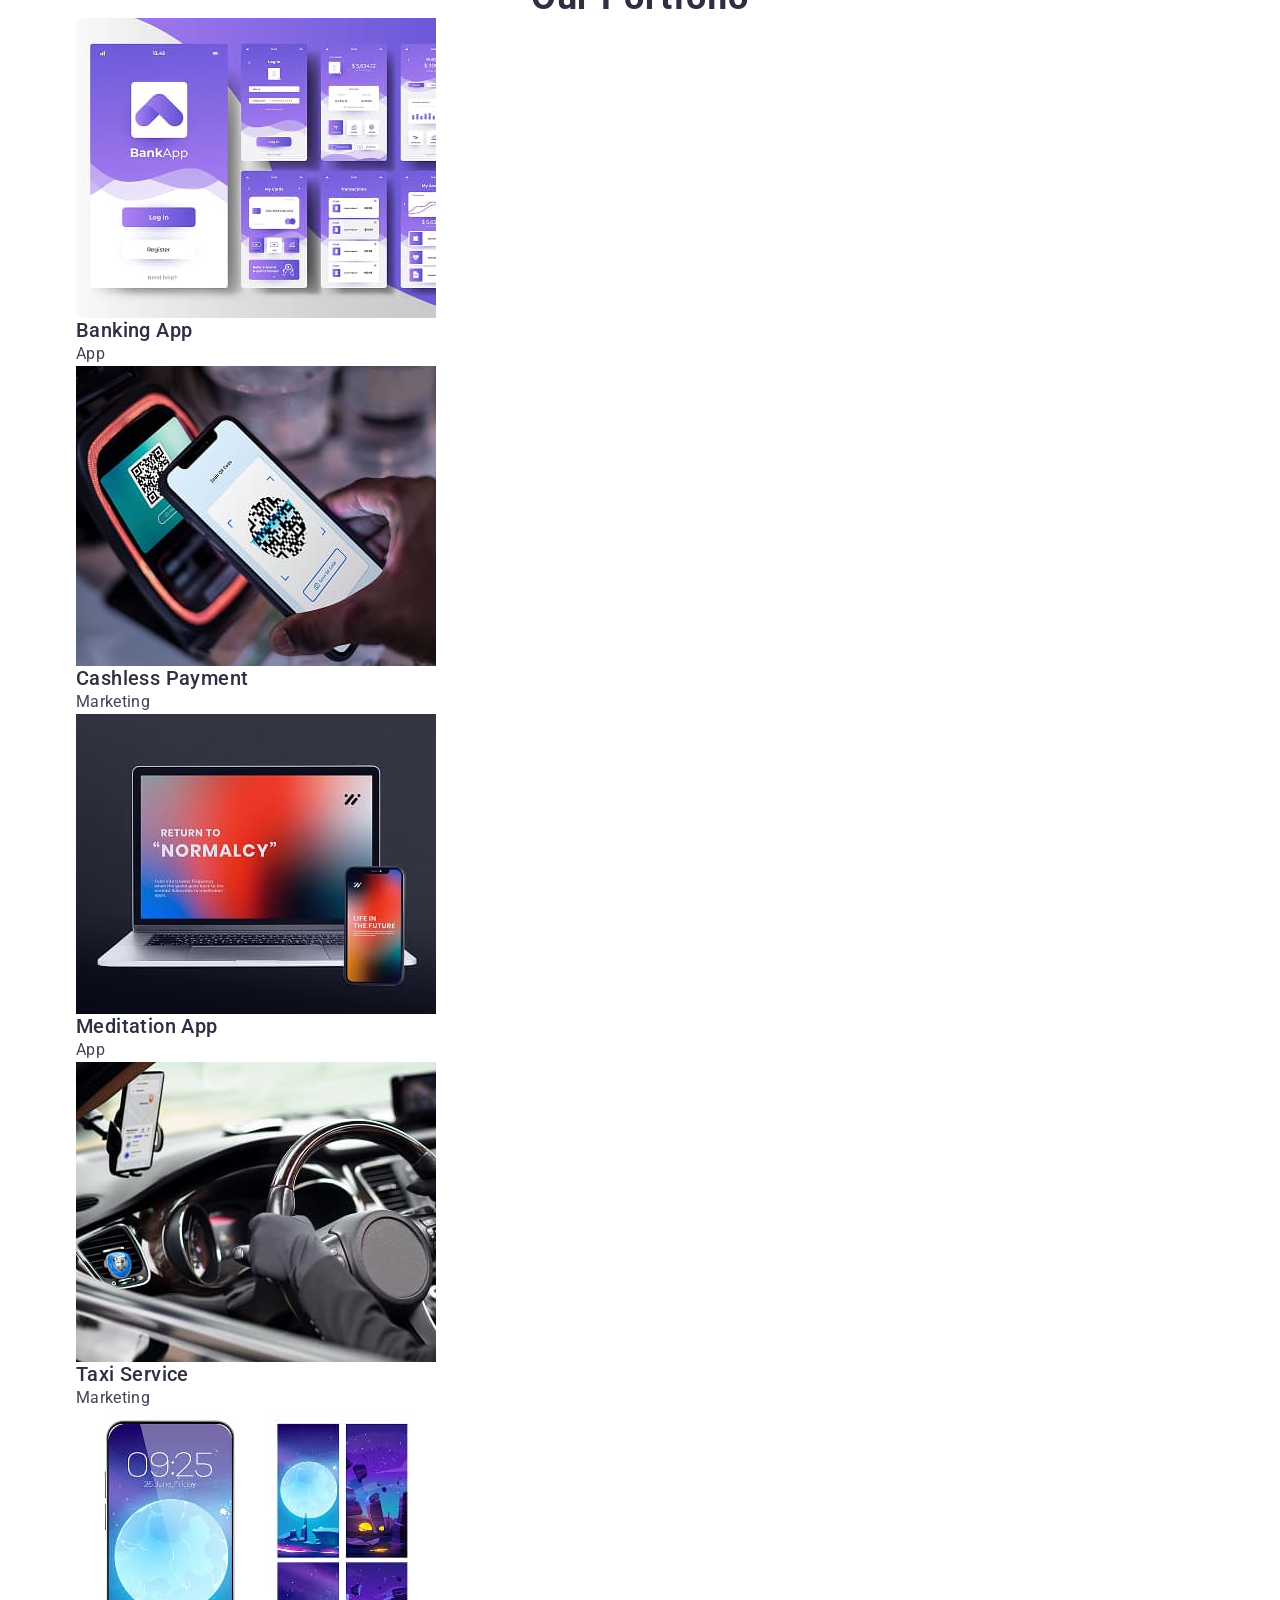
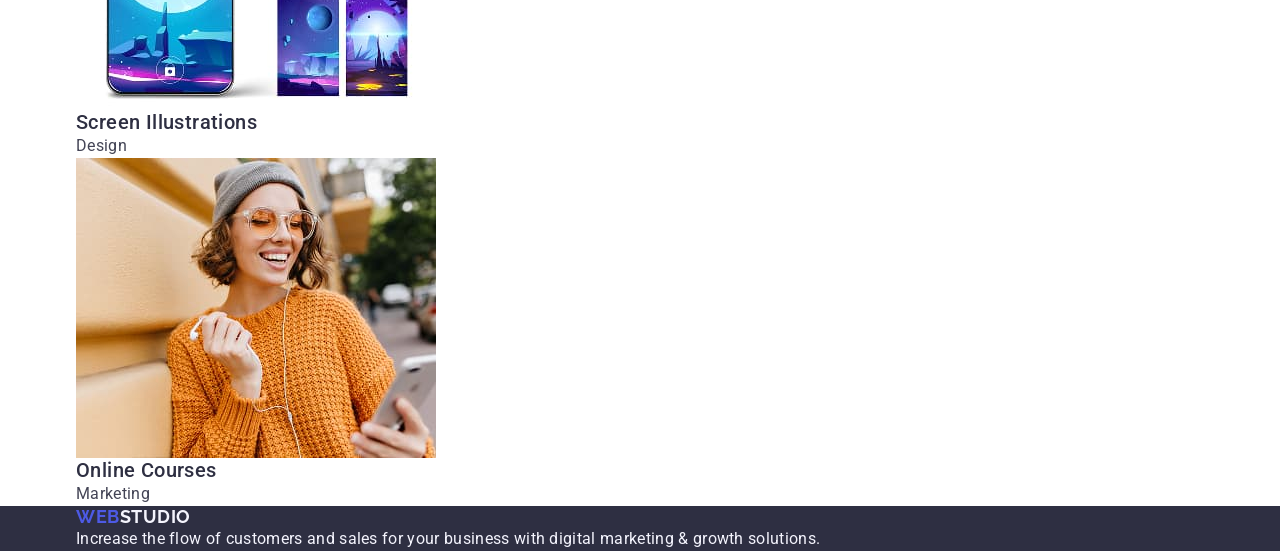
==== commit 5c3beeee: "fix css file" ====
--- a/index.html
+++ b/index.html
@@ -22,213 +22,231 @@
   <body>
     <!-- #region header -->
     <header>
-      <nav>
-        <a href="./index.html" class="logo"
-          >Web<span class="logo-span">Studio</span></a
-        >
-        <ul class="header-list">
-          <li class="header-list-item">
-            <a href="./index.html" class="header-list-item-link link">Studio</a>
-          </li>
-          <li class="header-list-item">
-            <a href="" class="header-list-item-link link">Portfolio</a>
-          </li>
-          <li class="header-list-item">
-            <a href="" class="header-list-item-link link">Contacts</a>
-          </li>
-        </ul>
-      </nav>
-      <address class="address">
-        <ul class="address-list">
-          <li class="address-list-item">
-            <a href="mailto:info@devstudio.com" class="address-item-link link"
-              >info@devstudio.com</a
-            >
-          </li>
-          <li class="address-list-item">
-            <a href="tel:+110001111111" class="address-item-link link"
-              >+11 (000) 111-11-11</a
-            >
-          </li>
-        </ul>
-      </address>
+      <div class="container header-container">
+        <nav class="nav-header">
+          <a href="./index.html" class="logo"
+            >Web<span class="logo-span">Studio</span></a
+          >
+          <ul class="header-list nav-list">
+            <li class="header-list-item">
+              <a href="./index.html" class="header-list-item-link link"
+                >Studio</a
+              >
+            </li>
+            <li class="header-list-item">
+              <a href="" class="header-list-item-link link">Portfolio</a>
+            </li>
+            <li class="header-list-item">
+              <a href="" class="header-list-item-link link">Contacts</a>
+            </li>
+          </ul>
+        </nav>
+        <address class="address">
+          <ul class="address-list">
+            <div class="header-address">
+              <li class="address-list-item">
+                <a
+                  href="mailto:info@devstudio.com"
+                  class="address-item-link link"
+                  >info@devstudio.com</a
+                >
+              </li>
+              <li class="address-list-item">
+                <a href="tel:+110001111111" class="address-item-link link"
+                  >+11 (000) 111-11-11</a
+                >
+              </li>
+            </div>
+          </ul>
+        </address>
+      </div>
     </header>
     <!-- #endregion header -->
     <main>
       <!--#region Hero -->
       <section class="section-hero">
-        <h1 class="hero-title">Effective Solutions for Your Business</h1>
-        <button type="button" class="button">Order Service</button>
+        <div class="container">
+          <h1 class="hero-title">Effective Solutions for Your Business</h1>
+          <button type="button" class="button">Order Service</button>
+        </div>
       </section>
       <!--#endregion end Hero -->
       <!-- #region About us -->
       <section>
-        <h2 hidden>About us</h2>
-        <ul class="aboutus-list">
-          <li class="aboutus-list-item">
-            <h3 class="subtitle">Strategy</h3>
-            <p class="text">
-              Our goal is to identify the business problem to walk away with the
-              perfect and creative solution.
-            </p>
-          </li>
-          <li class="aboutus-list-item">
-            <h3 class="subtitle">Punctuality</h3>
-            <p class="text">
-              Bring the key message to the brand's audience for the best price
-              within the shortest possible time.
-            </p>
-          </li>
-          <li class="aboutus-list-item">
-            <h3 class="subtitle">Diligence</h3>
-            <p class="text">
-              Research and confirm brands with the strongest digital growth
-              opportunities and minimize risk.
-            </p>
-          </li>
-          <li class="aboutus-list-item">
-            <h3 class="subtitle">Technologies</h3>
-            <p class="text">
-              Design practice focused on digital experiences. We bring forth a
-              deep passion for problem-solving.
-            </p>
-          </li>
-        </ul>
+        <div class="container">
+          <h2 hidden>About us</h2>
+          <ul class="aboutus-list">
+            <li class="aboutus-list-item">
+              <h3 class="subtitle">Strategy</h3>
+              <p class="text">
+                Our goal is to identify the business problem to walk away with
+                the perfect and creative solution.
+              </p>
+            </li>
+            <li class="aboutus-list-item">
+              <h3 class="subtitle">Punctuality</h3>
+              <p class="text">
+                Bring the key message to the brand's audience for the best price
+                within the shortest possible time.
+              </p>
+            </li>
+            <li class="aboutus-list-item">
+              <h3 class="subtitle">Diligence</h3>
+              <p class="text">
+                Research and confirm brands with the strongest digital growth
+                opportunities and minimize risk.
+              </p>
+            </li>
+            <li class="aboutus-list-item">
+              <h3 class="subtitle">Technologies</h3>
+              <p class="text">
+                Design practice focused on digital experiences. We bring forth a
+                deep passion for problem-solving.
+              </p>
+            </li>
+          </ul>
+        </div>
       </section>
       <!-- #endregion end About us -->
       <!-- #region Our team -->
       <section class="team-section">
-        <h2 class="section-title">Our Team</h2>
-        <ul class="team-list">
-          <li class="team-list-item">
-            <img
-              src="./images/mark_guerrero.jpg"
-              alt="photo_mark_guerrero"
-              width="264"
-              height="260"
-              class="team-img"
-            />
-            <h3 class="subtitle team-name">Mark Guerrero</h3>
-            <p class="text team-text">Product Designer</p>
-          </li>
-          <li class="team-list-item">
-            <img
-              src="./images/tom_ford.jpg"
-              alt="photo_tom_ford"
-              width="264"
-              height="260"
-              class="team-img"
-            />
-            <h3 class="subtitle team-name">Tom Ford</h3>
-            <p class="text team-text">Frontend Developer</p>
-          </li>
-          <li class="team-list-item">
-            <img
-              src="./images/camila_garcia.jpg"
-              alt="photo_camila_garcia"
-              width="264"
-              height="260"
-              class="team-img"
-            />
-            <h3 class="subtitle team-name">Camila Garcia</h3>
-            <p class="text team-text">Marketing</p>
-          </li>
-          <li class="team-list-item">
-            <img
-              src="./images/daniel_wilson.jpg"
-              alt="photo_daniel_wilson"
-              width="264"
-              height="260"
-              class="team-img"
-            />
-            <h3 class="subtitle team-name">Daniel Wilson</h3>
-            <p class="text team-text">UI Designer</p>
-          </li>
-        </ul>
+        <div class="container">
+          <h2 class="section-title">Our Team</h2>
+          <ul class="team-list">
+            <li class="team-list-item">
+              <img
+                src="./images/mark_guerrero.jpg"
+                alt="photo_mark_guerrero"
+                width="264"
+                height="260"
+                class="team-img"
+              />
+              <h3 class="subtitle team-name">Mark Guerrero</h3>
+              <p class="text team-text">Product Designer</p>
+            </li>
+            <li class="team-list-item">
+              <img
+                src="./images/tom_ford.jpg"
+                alt="photo_tom_ford"
+                width="264"
+                height="260"
+                class="team-img"
+              />
+              <h3 class="subtitle team-name">Tom Ford</h3>
+              <p class="text team-text">Frontend Developer</p>
+            </li>
+            <li class="team-list-item">
+              <img
+                src="./images/camila_garcia.jpg"
+                alt="photo_camila_garcia"
+                width="264"
+                height="260"
+                class="team-img"
+              />
+              <h3 class="subtitle team-name">Camila Garcia</h3>
+              <p class="text team-text">Marketing</p>
+            </li>
+            <li class="team-list-item">
+              <img
+                src="./images/daniel_wilson.jpg"
+                alt="photo_daniel_wilson"
+                width="264"
+                height="260"
+                class="team-img"
+              />
+              <h3 class="subtitle team-name">Daniel Wilson</h3>
+              <p class="text team-text">UI Designer</p>
+            </li>
+          </ul>
+        </div>
       </section>
       <!-- #endregion end Our team -->
       <!-- #region Our Portfolio -->
       <section class="portfolio-section">
-        <h2 class="portfolio-title section-title">Our Portfolio</h2>
-        <ul class="portfolio-list">
-          <li class="portfolio-list-item">
-            <img
-              src="./images/our-portfolio/banking-app.jpg"
-              alt="Screenshots of banking app pages"
-              width="360"
-              height="300"
-              class="portfolio-item-img"
-            />
-            <h3 class="subtitle">Banking App</h3>
-            <p class="text">App</p>
-          </li>
-          <li class="portfolio-list-item">
-            <img
-              src="./images/our-portfolio/cashless-payment.jpg"
-              alt="Paying through terminal with a phone"
-              width="360"
-              height="300"
-              class="portfolio-item-img"
-            />
-            <h3 class="subtitle">Cashless Payment</h3>
-            <p class="text">Marketing</p>
-          </li>
-          <li class="portfolio-list-item">
-            <img
-              src="./images/our-portfolio/meditation-app.jpg"
-              alt="Phone and laptop showing meditation app"
-              width="360"
-              height="300"
-              class="portfolio-item-img"
-            />
-            <h3 class="subtitle">Meditation App</h3>
-            <p class="text">App</p>
-          </li>
-          <li class="portfolio-list-item">
-            <img
-              src="./images/our-portfolio/taxi-service.jpg"
-              alt="Hands on the wheel inside the car"
-              width="360"
-              height="300"
-              class="portfolio-item-img"
-            />
-            <h3 class="subtitle">Taxi Service</h3>
-            <p class="text">Marketing</p>
-          </li>
-          <li class="portfolio-list-item">
-            <img
-              src="./images/our-portfolio/screen-illustration.jpg"
-              alt="Phone and phone screens with a moon on it"
-              width="360"
-              height="300"
-              class="portfolio-item-img"
-            />
-            <h3 class="subtitle">Screen Illustrations</h3>
-            <p class="text">Design</p>
-          </li>
-          <li class="portfolio-list-item">
-            <img
-              src="./images/our-portfolio/online-courses.jpg"
-              alt="Girl in the glasses with a phone"
-              width="360"
-              height="300"
-              class="portfolio-item-img"
-            />
-            <h3 class="subtitle">Online Courses</h3>
-            <p class="text">Marketing</p>
-          </li>
-        </ul>
+        <div class="container">
+          <h2 class="portfolio-title section-title">Our Portfolio</h2>
+          <ul class="portfolio-list">
+            <li class="portfolio-list-item">
+              <img
+                src="./images/our-portfolio/banking-app.jpg"
+                alt="Screenshots of banking app pages"
+                width="360"
+                height="300"
+                class="portfolio-item-img"
+              />
+              <h3 class="subtitle">Banking App</h3>
+              <p class="text">App</p>
+            </li>
+            <li class="portfolio-list-item">
+              <img
+                src="./images/our-portfolio/cashless-payment.jpg"
+                alt="Paying through terminal with a phone"
+                width="360"
+                height="300"
+                class="portfolio-item-img"
+              />
+              <h3 class="subtitle">Cashless Payment</h3>
+              <p class="text">Marketing</p>
+            </li>
+            <li class="portfolio-list-item">
+              <img
+                src="./images/our-portfolio/meditation-app.jpg"
+                alt="Phone and laptop showing meditation app"
+                width="360"
+                height="300"
+                class="portfolio-item-img"
+              />
+              <h3 class="subtitle">Meditation App</h3>
+              <p class="text">App</p>
+            </li>
+            <li class="portfolio-list-item">
+              <img
+                src="./images/our-portfolio/taxi-service.jpg"
+                alt="Hands on the wheel inside the car"
+                width="360"
+                height="300"
+                class="portfolio-item-img"
+              />
+              <h3 class="subtitle">Taxi Service</h3>
+              <p class="text">Marketing</p>
+            </li>
+            <li class="portfolio-list-item">
+              <img
+                src="./images/our-portfolio/screen-illustration.jpg"
+                alt="Phone and phone screens with a moon on it"
+                width="360"
+                height="300"
+                class="portfolio-item-img"
+              />
+              <h3 class="subtitle">Screen Illustrations</h3>
+              <p class="text">Design</p>
+            </li>
+            <li class="portfolio-list-item">
+              <img
+                src="./images/our-portfolio/online-courses.jpg"
+                alt="Girl in the glasses with a phone"
+                width="360"
+                height="300"
+                class="portfolio-item-img"
+              />
+              <h3 class="subtitle">Online Courses</h3>
+              <p class="text">Marketing</p>
+            </li>
+          </ul>
+        </div>
       </section>
       <!-- #endregion Our Portfolio -->
     </main>
     <footer class="footer">
-      <a href="./index.html" class="logo logo-footer"
-        >Web<span class="logo-span-footer">Studio</span></a
-      >
-      <p class="text text-footer">
-        Increase the flow of customers and sales for your business with digital
-        marketing & growth solutions.
-      </p>
+      <div class="container">
+        <a href="./index.html" class="logo logo-footer"
+          >Web<span class="logo-span-footer">Studio</span></a
+        >
+        <p class="text text-footer">
+          Increase the flow of customers and sales for your business with
+          digital marketing & growth solutions.
+        </p>
+      </div>
     </footer>
   </body>
 </html>
--- a/css/styles.css
+++ b/css/styles.css
@@ -11,13 +11,57 @@
 ul,
 ol {
   list-style-type: none;
+  margin: 0;
+  padding-left: 0;
+}
+
+img {
+  display: block;
 }
 
 button {
   cursor: pointer;
 }
 
+h1,
+h2,
+h3,
+h4,
+h5,
+h6,
+p {
+  margin: 0;
+}
+
+.container {
+  max-width: 1158px;
+  padding-left: 15px;
+  padding-right: 15px;
+  margin-left: auto;
+  margin-right: auto;
+}
+
 /* #region Header */
+
+.header-container {
+  display: flex;
+  justify-content: space-between;
+}
+
+.nav-header {
+  display: flex;
+}
+
+.nav-list {
+  display: flex;
+  gap: 40px;
+}
+
+.header-address {
+  display: flex;
+  gap: 40px;
+}
+
 .logo {
   font-family: 'Raleway', sans-serif;
   font-weight: 700;
@@ -26,6 +70,7 @@
   letter-spacing: 0.03em;
   text-transform: uppercase;
   color: #4d5ae5;
+  margin-right: 76px;
 }
 
 .logo-span {
@@ -41,6 +86,8 @@
 
 .header-list-item-link {
   font-weight: 500;
+  padding-top: 24px;
+  padding-bottom: 24px;
 }
 
 .address {
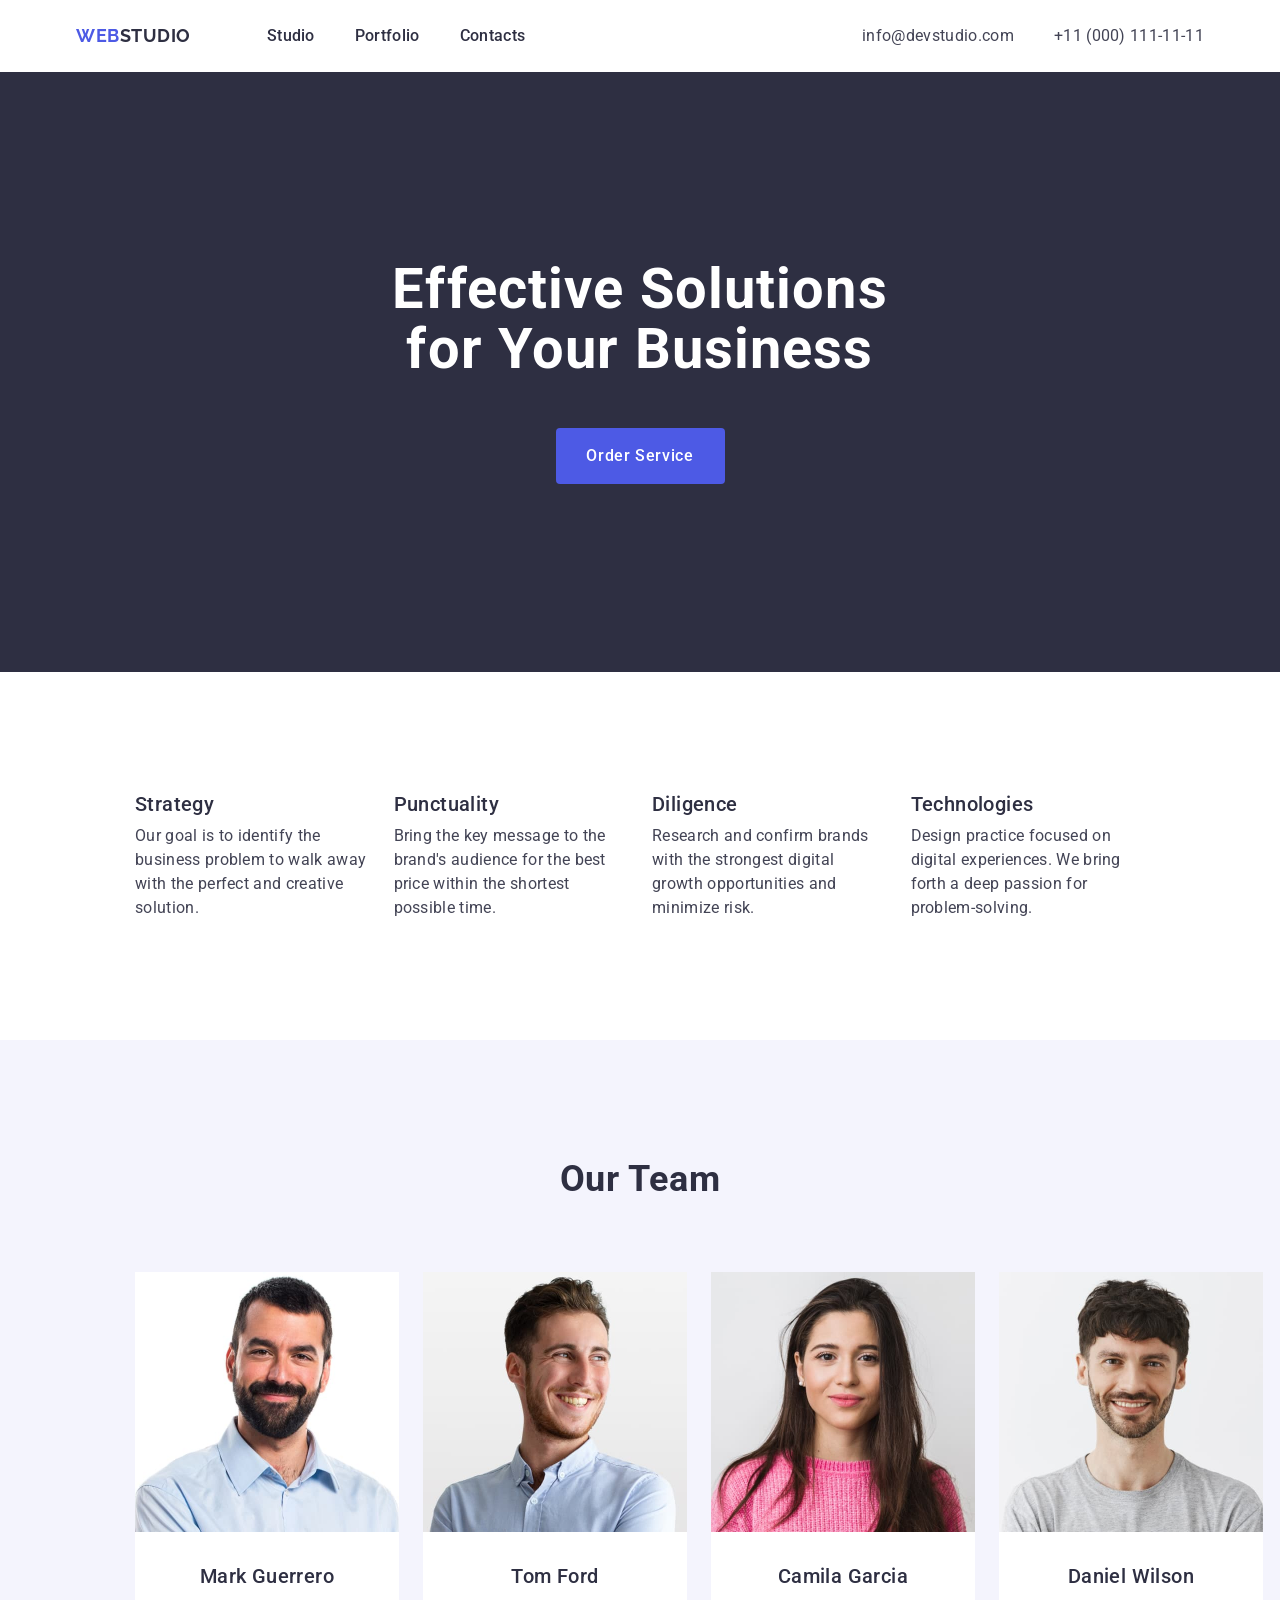
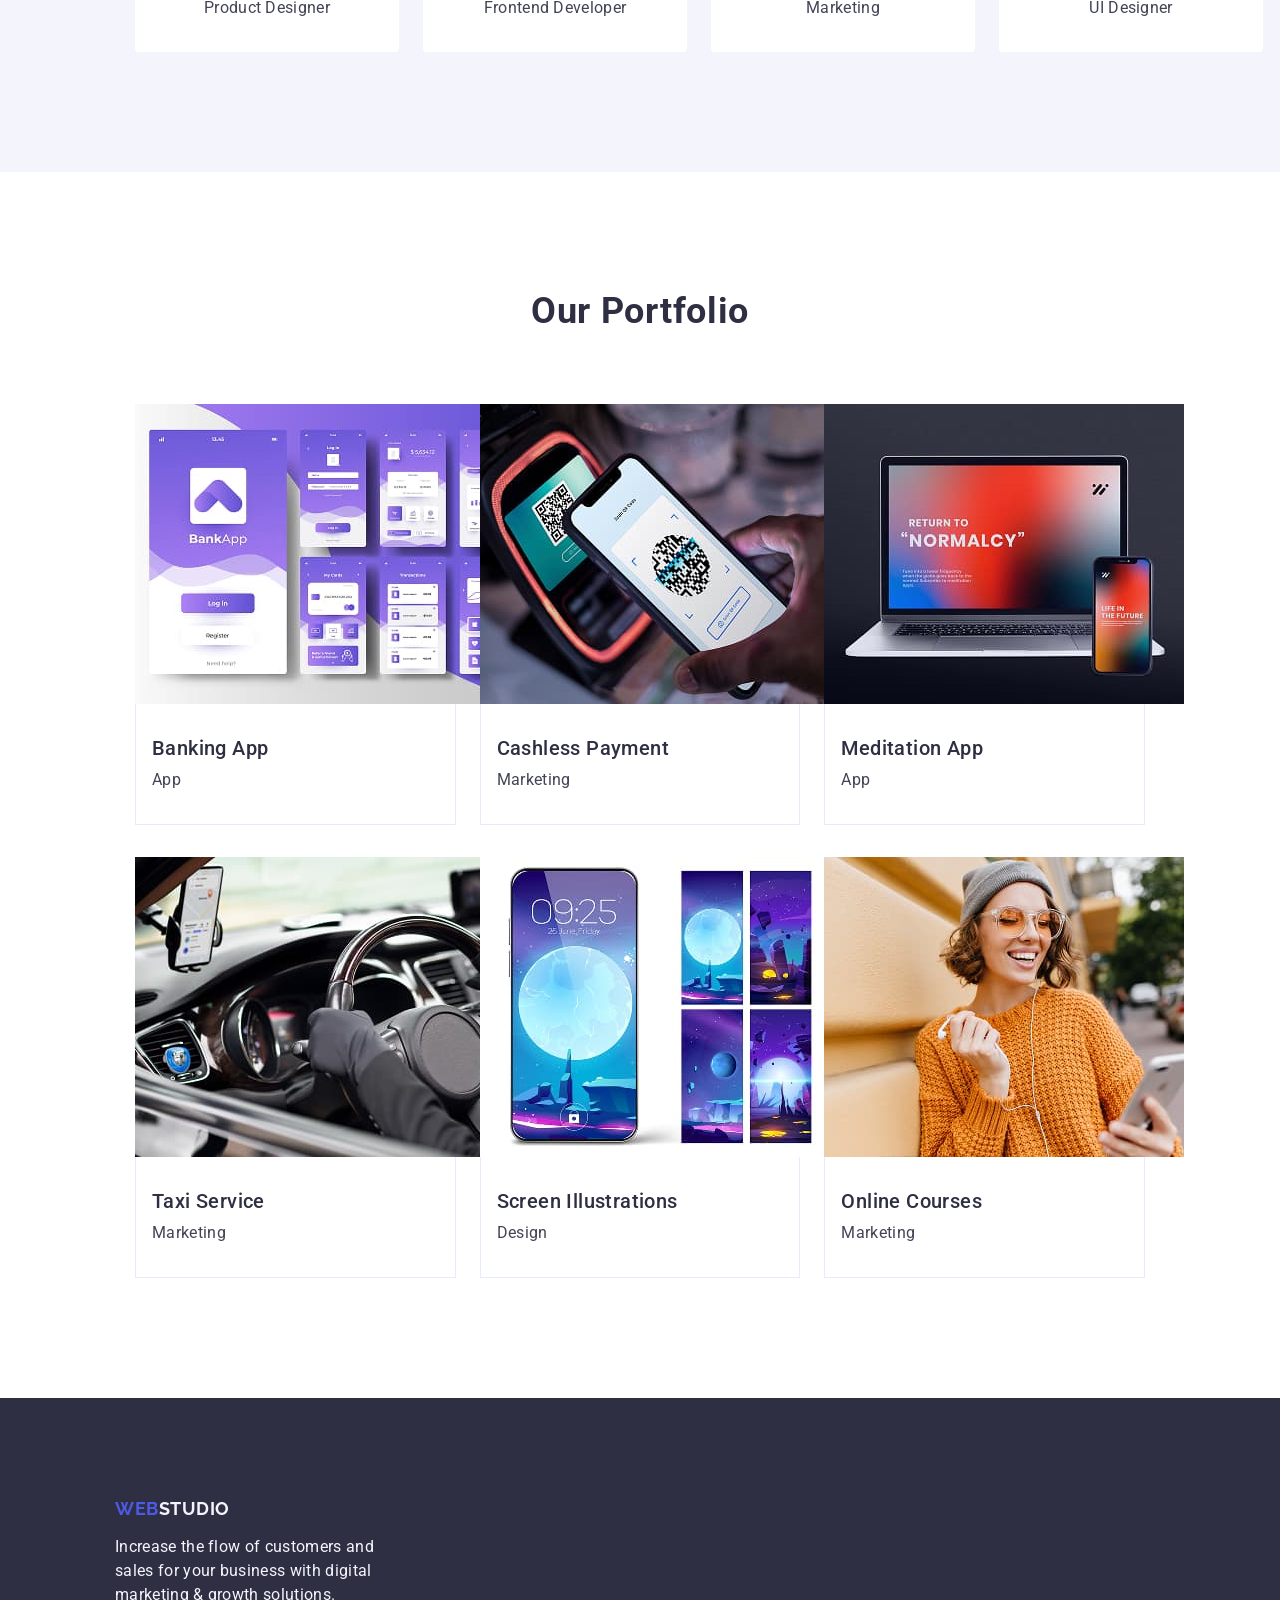
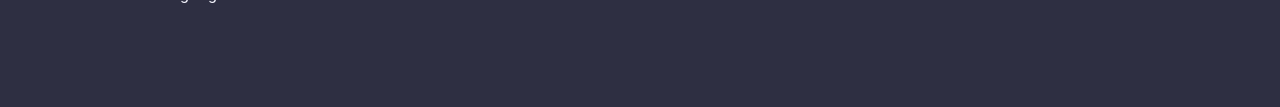
==== commit 730b8cc8: "add to css file" ====
--- a/index.html
+++ b/index.html
@@ -42,21 +42,17 @@
           </ul>
         </nav>
         <address class="address">
-          <ul class="address-list">
-            <div class="header-address">
-              <li class="address-list-item">
-                <a
-                  href="mailto:info@devstudio.com"
-                  class="address-item-link link"
-                  >info@devstudio.com</a
-                >
-              </li>
-              <li class="address-list-item">
-                <a href="tel:+110001111111" class="address-item-link link"
-                  >+11 (000) 111-11-11</a
-                >
-              </li>
-            </div>
+          <ul class="address-list header-address">
+            <li class="address-list-item">
+              <a href="mailto:info@devstudio.com" class="address-item-link link"
+                >info@devstudio.com</a
+              >
+            </li>
+            <li class="address-list-item">
+              <a href="tel:+110001111111" class="address-item-link link"
+                >+11 (000) 111-11-11</a
+              >
+            </li>
           </ul>
         </address>
       </div>
@@ -65,16 +61,16 @@
     <main>
       <!--#region Hero -->
       <section class="section-hero">
-        <div class="container">
+        <div class="container hero-container">
           <h1 class="hero-title">Effective Solutions for Your Business</h1>
           <button type="button" class="button">Order Service</button>
         </div>
       </section>
       <!--#endregion end Hero -->
       <!-- #region About us -->
-      <section>
+      <section class="section-aboutus">
         <div class="container">
-          <h2 hidden>About us</h2>
+          <h2 class="visually-hidden">About us</h2>
           <ul class="aboutus-list">
             <li class="aboutus-list-item">
               <h3 class="subtitle">Strategy</h3>
@@ -174,8 +170,10 @@
                 height="300"
                 class="portfolio-item-img"
               />
-              <h3 class="subtitle">Banking App</h3>
-              <p class="text">App</p>
+              <div class="portfolio-item-content">
+                <h3 class="subtitle">Banking App</h3>
+                <p class="text">App</p>
+              </div>
             </li>
             <li class="portfolio-list-item">
               <img
@@ -185,8 +183,10 @@
                 height="300"
                 class="portfolio-item-img"
               />
-              <h3 class="subtitle">Cashless Payment</h3>
-              <p class="text">Marketing</p>
+              <div class="portfolio-item-content">
+                <h3 class="subtitle">Cashless Payment</h3>
+                <p class="text">Marketing</p>
+              </div>
             </li>
             <li class="portfolio-list-item">
               <img
@@ -196,8 +196,10 @@
                 height="300"
                 class="portfolio-item-img"
               />
-              <h3 class="subtitle">Meditation App</h3>
-              <p class="text">App</p>
+              <div class="portfolio-item-content">
+                <h3 class="subtitle">Meditation App</h3>
+                <p class="text">App</p>
+              </div>
             </li>
             <li class="portfolio-list-item">
               <img
@@ -207,8 +209,10 @@
                 height="300"
                 class="portfolio-item-img"
               />
-              <h3 class="subtitle">Taxi Service</h3>
-              <p class="text">Marketing</p>
+              <div class="portfolio-item-content">
+                <h3 class="subtitle">Taxi Service</h3>
+                <p class="text">Marketing</p>
+              </div>
             </li>
             <li class="portfolio-list-item">
               <img
@@ -218,8 +222,10 @@
                 height="300"
                 class="portfolio-item-img"
               />
-              <h3 class="subtitle">Screen Illustrations</h3>
-              <p class="text">Design</p>
+              <div class="portfolio-item-content">
+                <h3 class="subtitle">Screen Illustrations</h3>
+                <p class="text">Design</p>
+              </div>
             </li>
             <li class="portfolio-list-item">
               <img
@@ -229,8 +235,10 @@
                 height="300"
                 class="portfolio-item-img"
               />
-              <h3 class="subtitle">Online Courses</h3>
-              <p class="text">Marketing</p>
+              <div class="portfolio-item-content">
+                <h3 class="subtitle">Online Courses</h3>
+                <p class="text">Marketing</p>
+              </div>
             </li>
           </ul>
         </div>
--- a/css/styles.css
+++ b/css/styles.css
@@ -33,12 +33,24 @@
   margin: 0;
 }
 
+.visually-hidden {
+  position: absolute;
+  width: 1px;
+  height: 1px;
+  margin: -1px;
+  border: 0;
+  padding: 0;
+
+  white-space: nowrap;
+  clip-path: inset(100%);
+  clip: rect(0 0 0 0);
+  overflow: hidden;
+}
+
 .container {
   max-width: 1158px;
-  padding-left: 15px;
-  padding-right: 15px;
-  margin-left: auto;
-  margin-right: auto;
+  padding: 0 15px;
+  margin: 0 auto;
 }
 
 /* #region Header */
@@ -46,10 +58,12 @@
 .header-container {
   display: flex;
   justify-content: space-between;
+  align-items: center;
 }
 
 .nav-header {
   display: flex;
+  align-items: center;
 }
 
 .nav-list {
@@ -88,6 +102,7 @@
   font-weight: 500;
   padding-top: 24px;
   padding-bottom: 24px;
+  display: block;
 }
 
 .address {
@@ -108,6 +123,10 @@
 /* #region Hero */
 .section-hero {
   background: #2e2f42;
+}
+
+.hero-container {
+  padding: 188px;
 }
 
 .hero-title {
@@ -118,6 +137,9 @@
   text-align: center;
   color: #fff;
   background-color: #2e2f42;
+  max-width: 496px;
+  margin: 0 auto;
+  margin-bottom: 48px;
 }
 
 .button {
@@ -127,6 +149,12 @@
   letter-spacing: 0.04em;
   color: #fff;
   background: #4d5ae5;
+  border: none;
+  border-radius: 4px;
+  min-width: 169px;
+  height: 56px;
+  display: block;
+  margin: 0 auto;
 }
 
 .button:hover,
@@ -136,12 +164,27 @@
 /* #endregion Hero */
 
 /* #region Section About us */
+
+.section-aboutus {
+  padding: 120px;
+}
+
+.aboutus-list {
+  display: flex;
+  gap: 24px;
+}
+
+.aboutus-list-item {
+  width: calc((100% - 72px) / 4);
+}
+
 .subtitle {
   font-weight: 500;
   font-size: 20px;
   line-height: 1.2;
   letter-spacing: 0.02em;
   color: #2e2f42;
+  margin-bottom: 8px;
 }
 
 .text {
@@ -149,11 +192,13 @@
   line-height: 1.5;
   letter-spacing: 0.02em;
   color: #434455;
+  /* width: 264px; */
 }
 
 /* #endregion Section About us */
 
 /* #region Section Our team */
+
 .section-title {
   font-weight: 700;
   font-size: 36px;
@@ -162,30 +207,75 @@
   color: #2e2f42;
   text-align: center;
   text-transform: capitalize;
+  margin-bottom: 72px;
 }
 
 .team-section {
   background-color: #f4f4fd;
+  padding: 120px;
+}
+
+.team-list {
+  display: flex;
+  gap: 24px;
 }
 
 .team-list-item {
   background-color: #ffffff;
+  border-radius: 0 0 4px 4px;
+  width: calc((100% - 72px) - 4);
+}
+
+.team-img {
+  margin-bottom: 32px;
+}
+
+.team-name {
+  text-align: center;
+}
+
+.team-text {
+  margin-bottom: 32px;
+  text-align: center;
 }
 /* #endregion Section Our team */
 
 /* #region Section Portfolio */
+
+.portfolio-section {
+  padding: 120px;
+}
+
 .portfolio-list {
   background-color: #ffffff;
-}
+  display: flex;
+  flex-wrap: wrap;
+  gap: 32px 24px;
+}
+
+.portfolio-list-item {
+  width: calc((100% - 48px) / 3);
+}
+
+.portfolio-item-content {
+  padding: 32px;
+  padding-left: 16px;
+  border: 1px solid #e7e9fc;
+  border-top: none;
+}
+
 /* #endregion Section Portfolio */
 
 /* #region Footer */
 .footer {
   background-color: #2e2f42;
+  padding: 100px;
 }
 
 .logo-footer {
+  display: block;
   color: #4d5ae5;
+  margin-bottom: 16px;
 }
 
 .logo-span-footer {
@@ -194,5 +284,6 @@
 
 .text-footer {
   color: #f4f4fd;
+  width: 264px;
 }
 /* #endregion Footer */
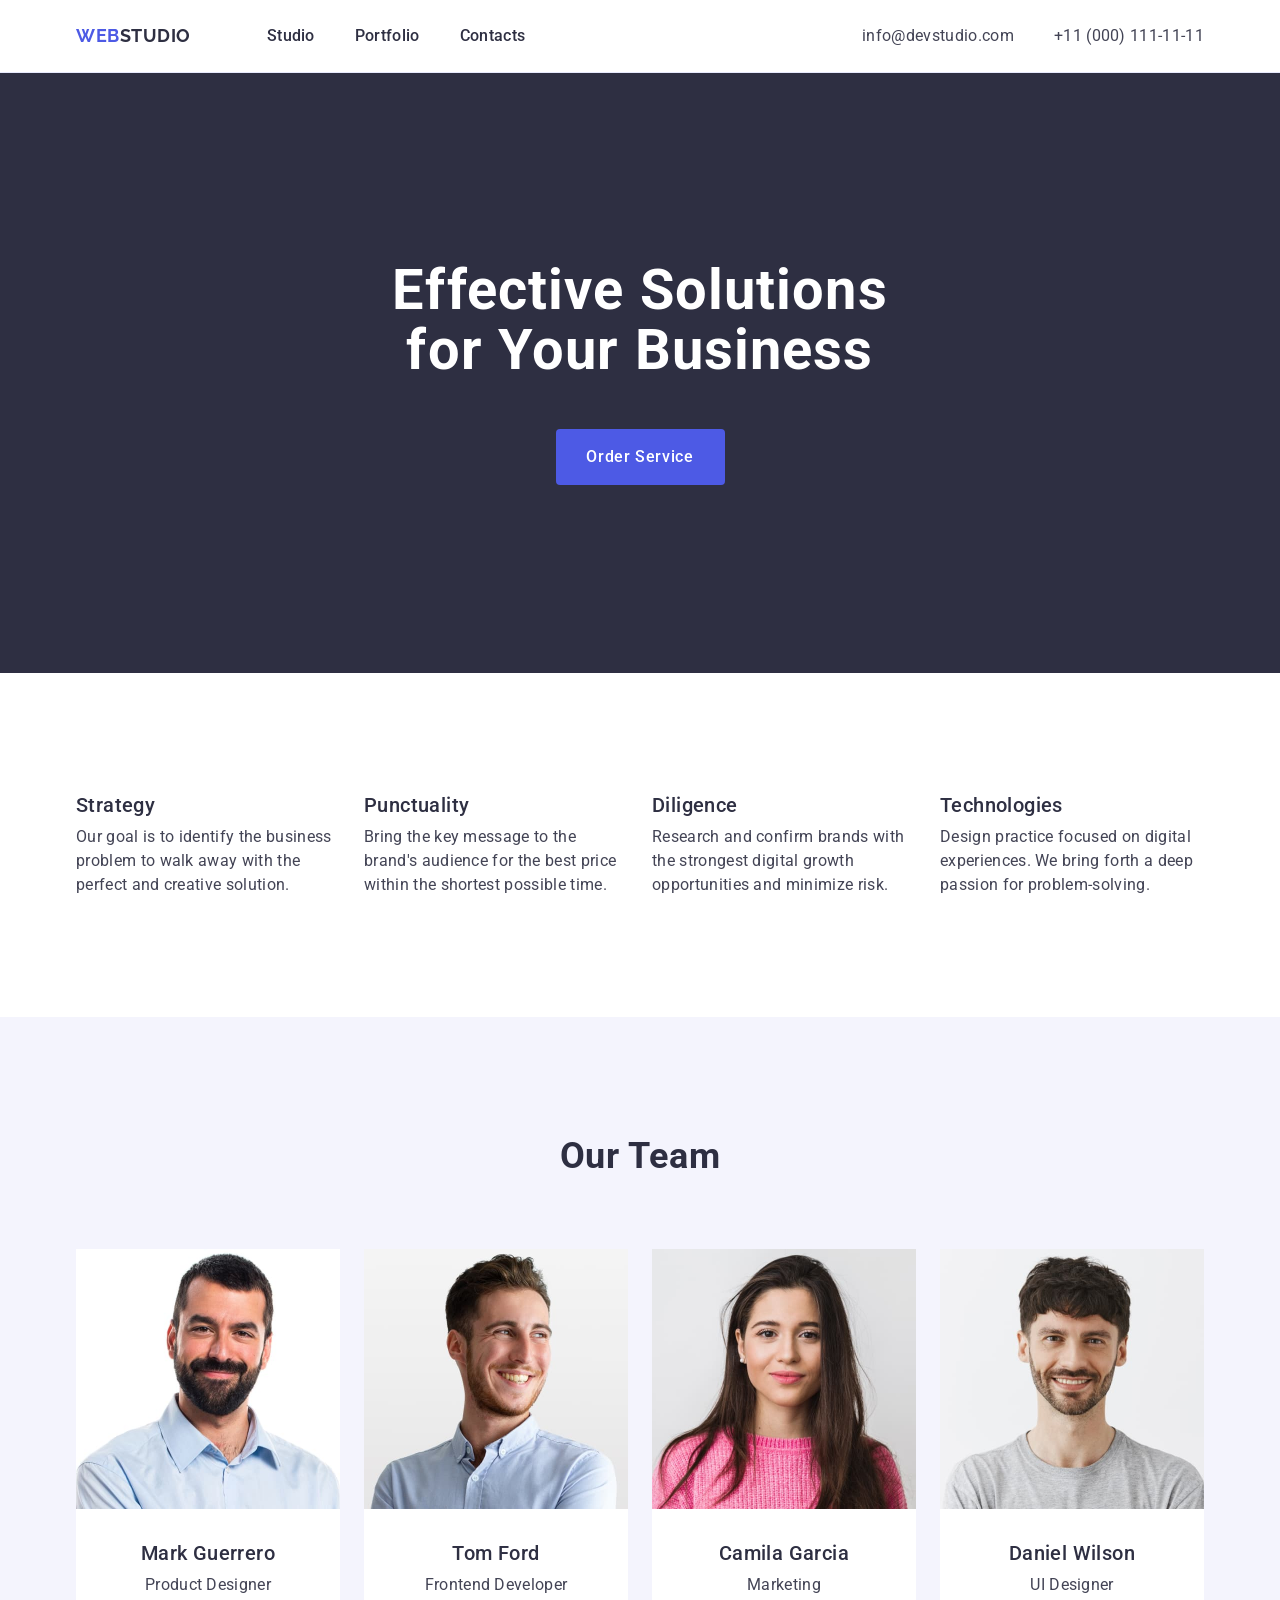
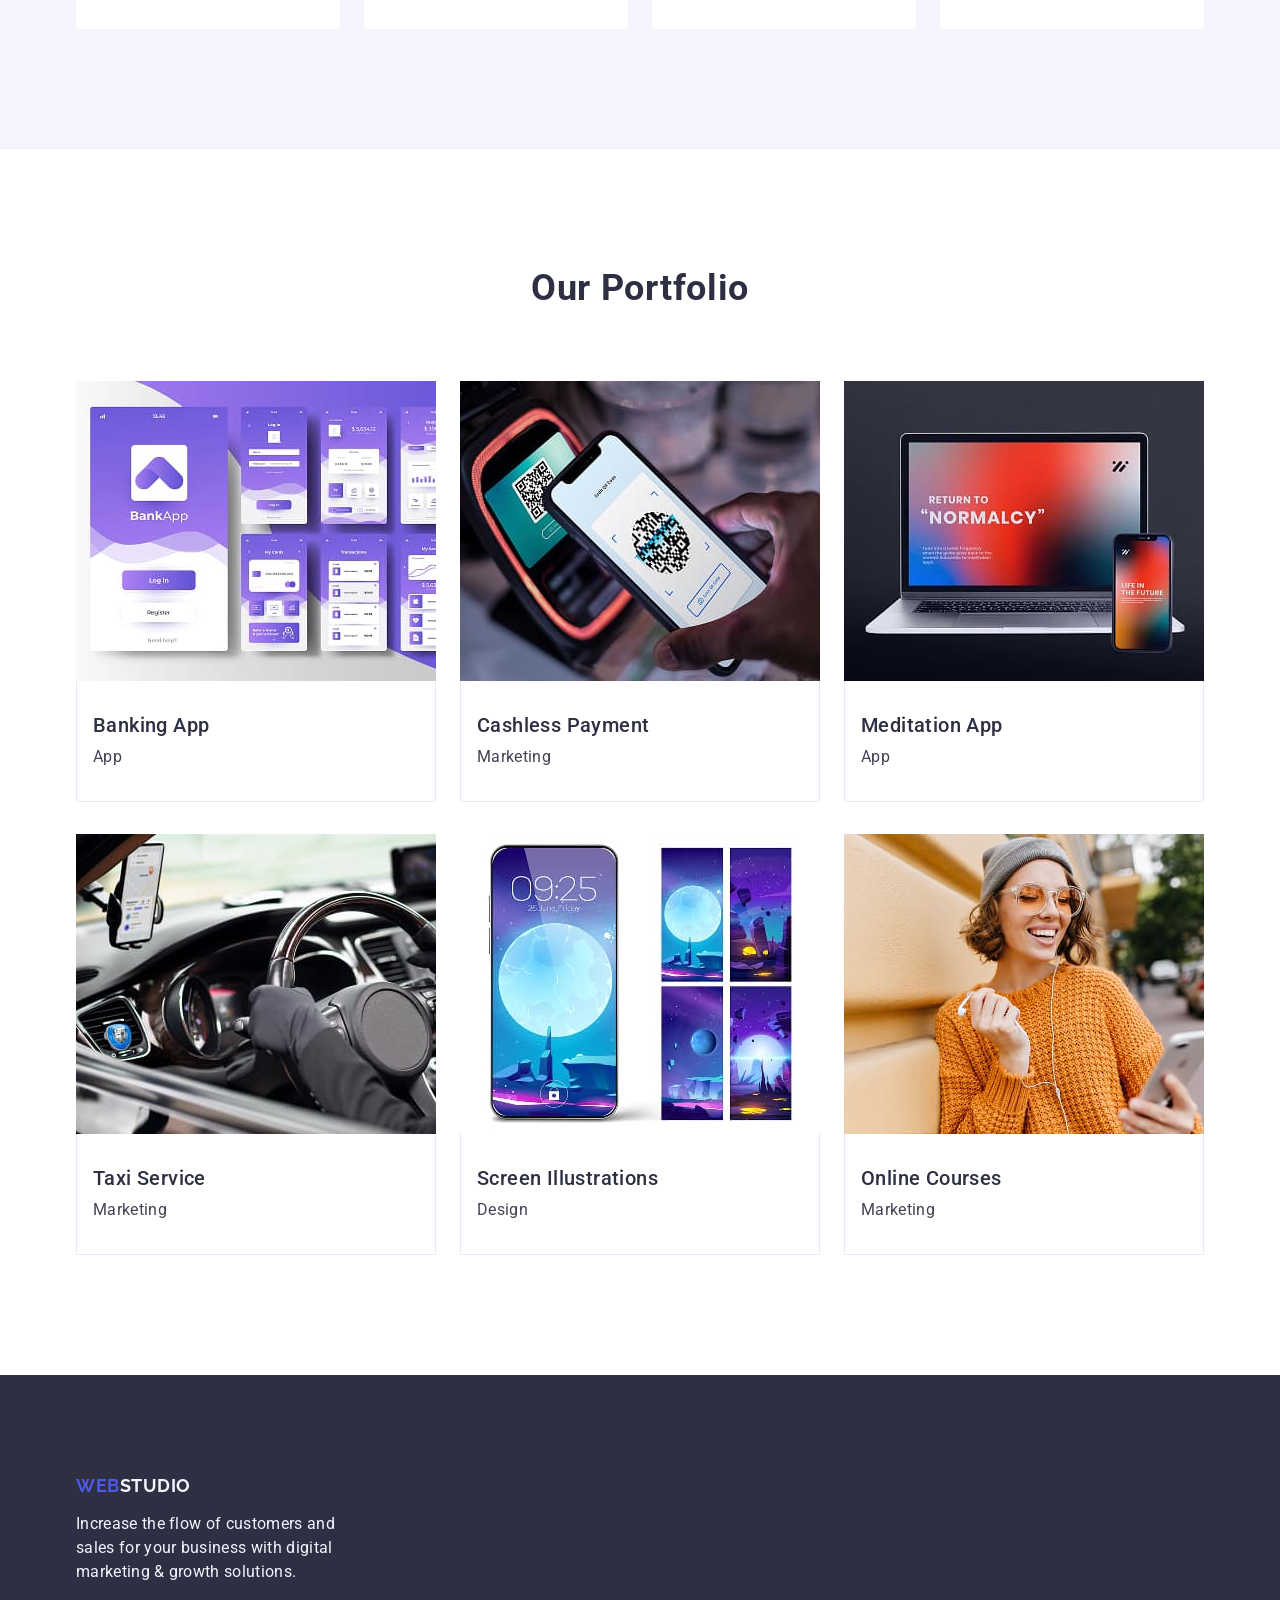
==== commit 6f5057d3: "fix styles.css" ====
--- a/index.html
+++ b/index.html
@@ -21,7 +21,7 @@
   </head>
   <body>
     <!-- #region header -->
-    <header>
+    <header class="header">
       <div class="container header-container">
         <nav class="nav-header">
           <a href="./index.html" class="logo"
@@ -61,7 +61,7 @@
     <main>
       <!--#region Hero -->
       <section class="section-hero">
-        <div class="container hero-container">
+        <div class="container">
           <h1 class="hero-title">Effective Solutions for Your Business</h1>
           <button type="button" class="button">Order Service</button>
         </div>
@@ -117,8 +117,10 @@
                 height="260"
                 class="team-img"
               />
-              <h3 class="subtitle team-name">Mark Guerrero</h3>
-              <p class="text team-text">Product Designer</p>
+              <div class="team-item-content">
+                <h3 class="subtitle team-name">Mark Guerrero</h3>
+                <p class="text team-text">Product Designer</p>
+              </div>
             </li>
             <li class="team-list-item">
               <img
@@ -128,8 +130,10 @@
                 height="260"
                 class="team-img"
               />
-              <h3 class="subtitle team-name">Tom Ford</h3>
-              <p class="text team-text">Frontend Developer</p>
+              <div class="team-item-content">
+                <h3 class="subtitle team-name">Tom Ford</h3>
+                <p class="text team-text">Frontend Developer</p>
+              </div>
             </li>
             <li class="team-list-item">
               <img
@@ -139,8 +143,10 @@
                 height="260"
                 class="team-img"
               />
-              <h3 class="subtitle team-name">Camila Garcia</h3>
-              <p class="text team-text">Marketing</p>
+              <div class="team-item-content">
+                <h3 class="subtitle team-name">Camila Garcia</h3>
+                <p class="text team-text">Marketing</p>
+              </div>
             </li>
             <li class="team-list-item">
               <img
@@ -150,8 +156,10 @@
                 height="260"
                 class="team-img"
               />
-              <h3 class="subtitle team-name">Daniel Wilson</h3>
-              <p class="text team-text">UI Designer</p>
+              <div class="team-item-content">
+                <h3 class="subtitle team-name">Daniel Wilson</h3>
+                <p class="text team-text">UI Designer</p>
+              </div>
             </li>
           </ul>
         </div>
--- a/css/styles.css
+++ b/css/styles.css
@@ -54,6 +54,10 @@
 }
 
 /* #region Header */
+
+.header {
+  border-bottom: 1px solid #e7e9fc;
+}
 
 .header-container {
   display: flex;
@@ -123,10 +127,7 @@
 /* #region Hero */
 .section-hero {
   background: #2e2f42;
-}
-
-.hero-container {
-  padding: 188px;
+  padding: 188px 0;
 }
 
 .hero-title {
@@ -166,7 +167,7 @@
 /* #region Section About us */
 
 .section-aboutus {
-  padding: 120px;
+  padding: 120px 0;
 }
 
 .aboutus-list {
@@ -212,7 +213,7 @@
 
 .team-section {
   background-color: #f4f4fd;
-  padding: 120px;
+  padding: 120px 0;
 }
 
 .team-list {
@@ -226,16 +227,16 @@
   width: calc((100% - 72px) - 4);
 }
 
-.team-img {
-  margin-bottom: 32px;
+.team-item-content {
+  padding: 32px 0;
 }
 
 .team-name {
   text-align: center;
+  margin-bottom: 8px;
 }
 
 .team-text {
-  margin-bottom: 32px;
   text-align: center;
 }
 /* #endregion Section Our team */
@@ -243,7 +244,7 @@
 /* #region Section Portfolio */
 
 .portfolio-section {
-  padding: 120px;
+  padding: 120px 0 120px 0;
 }
 
 .portfolio-list {
@@ -269,11 +270,11 @@
 /* #region Footer */
 .footer {
   background-color: #2e2f42;
-  padding: 100px;
+  padding: 100px 0;
 }
 
 .logo-footer {
-  display: block;
+  display: inline-block;
   color: #4d5ae5;
   margin-bottom: 16px;
 }
